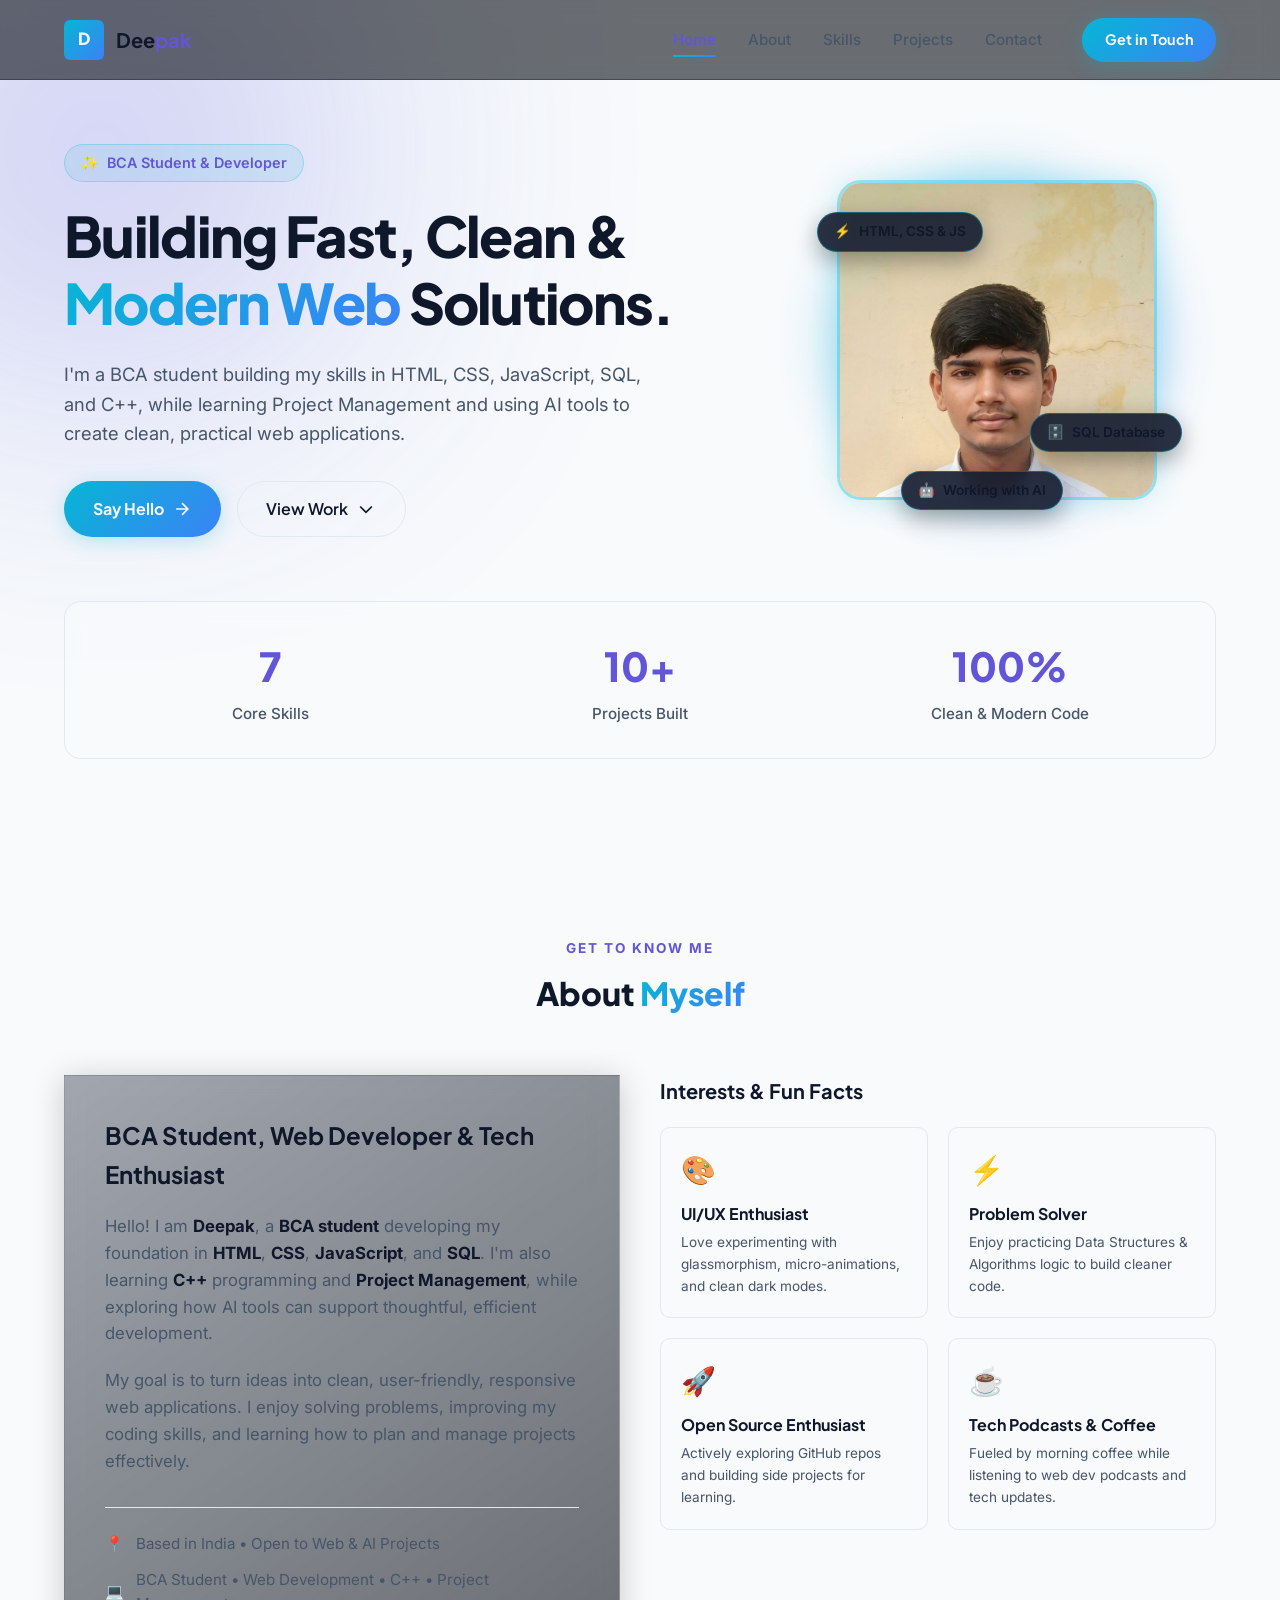
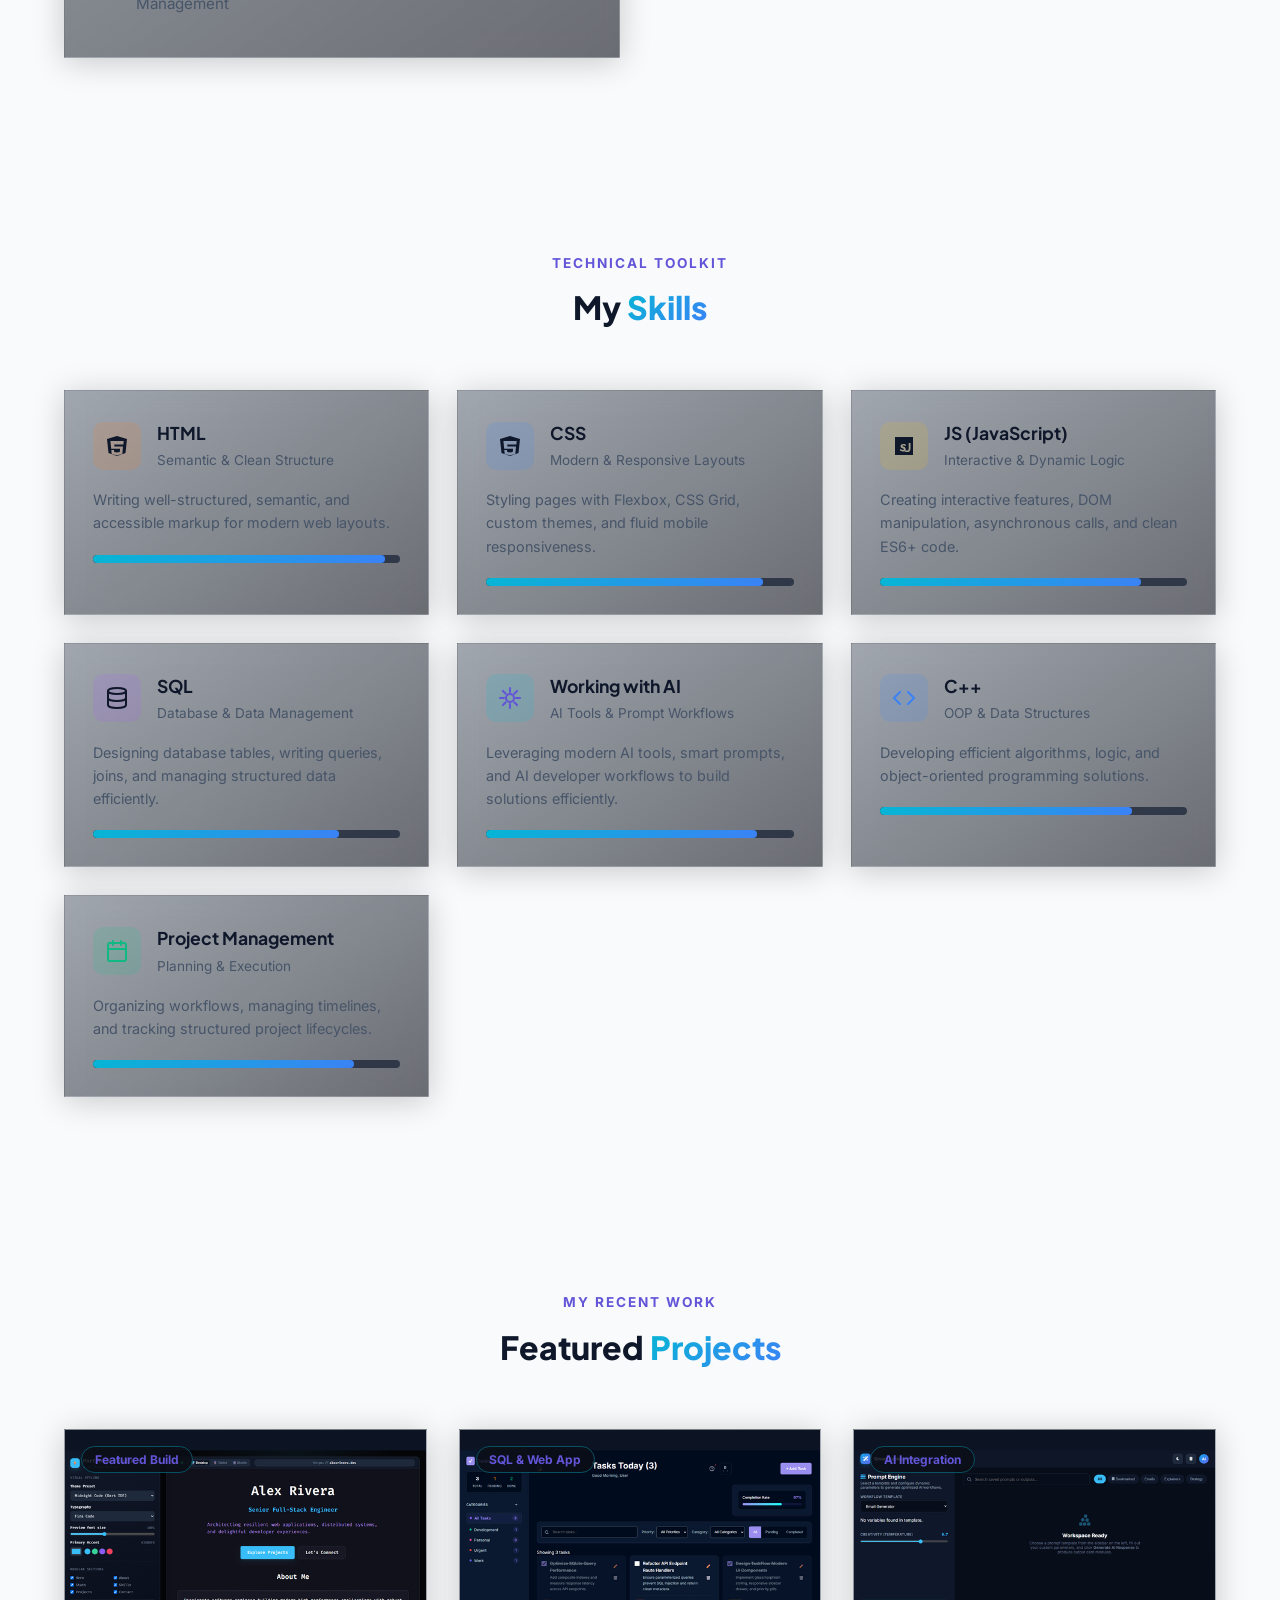
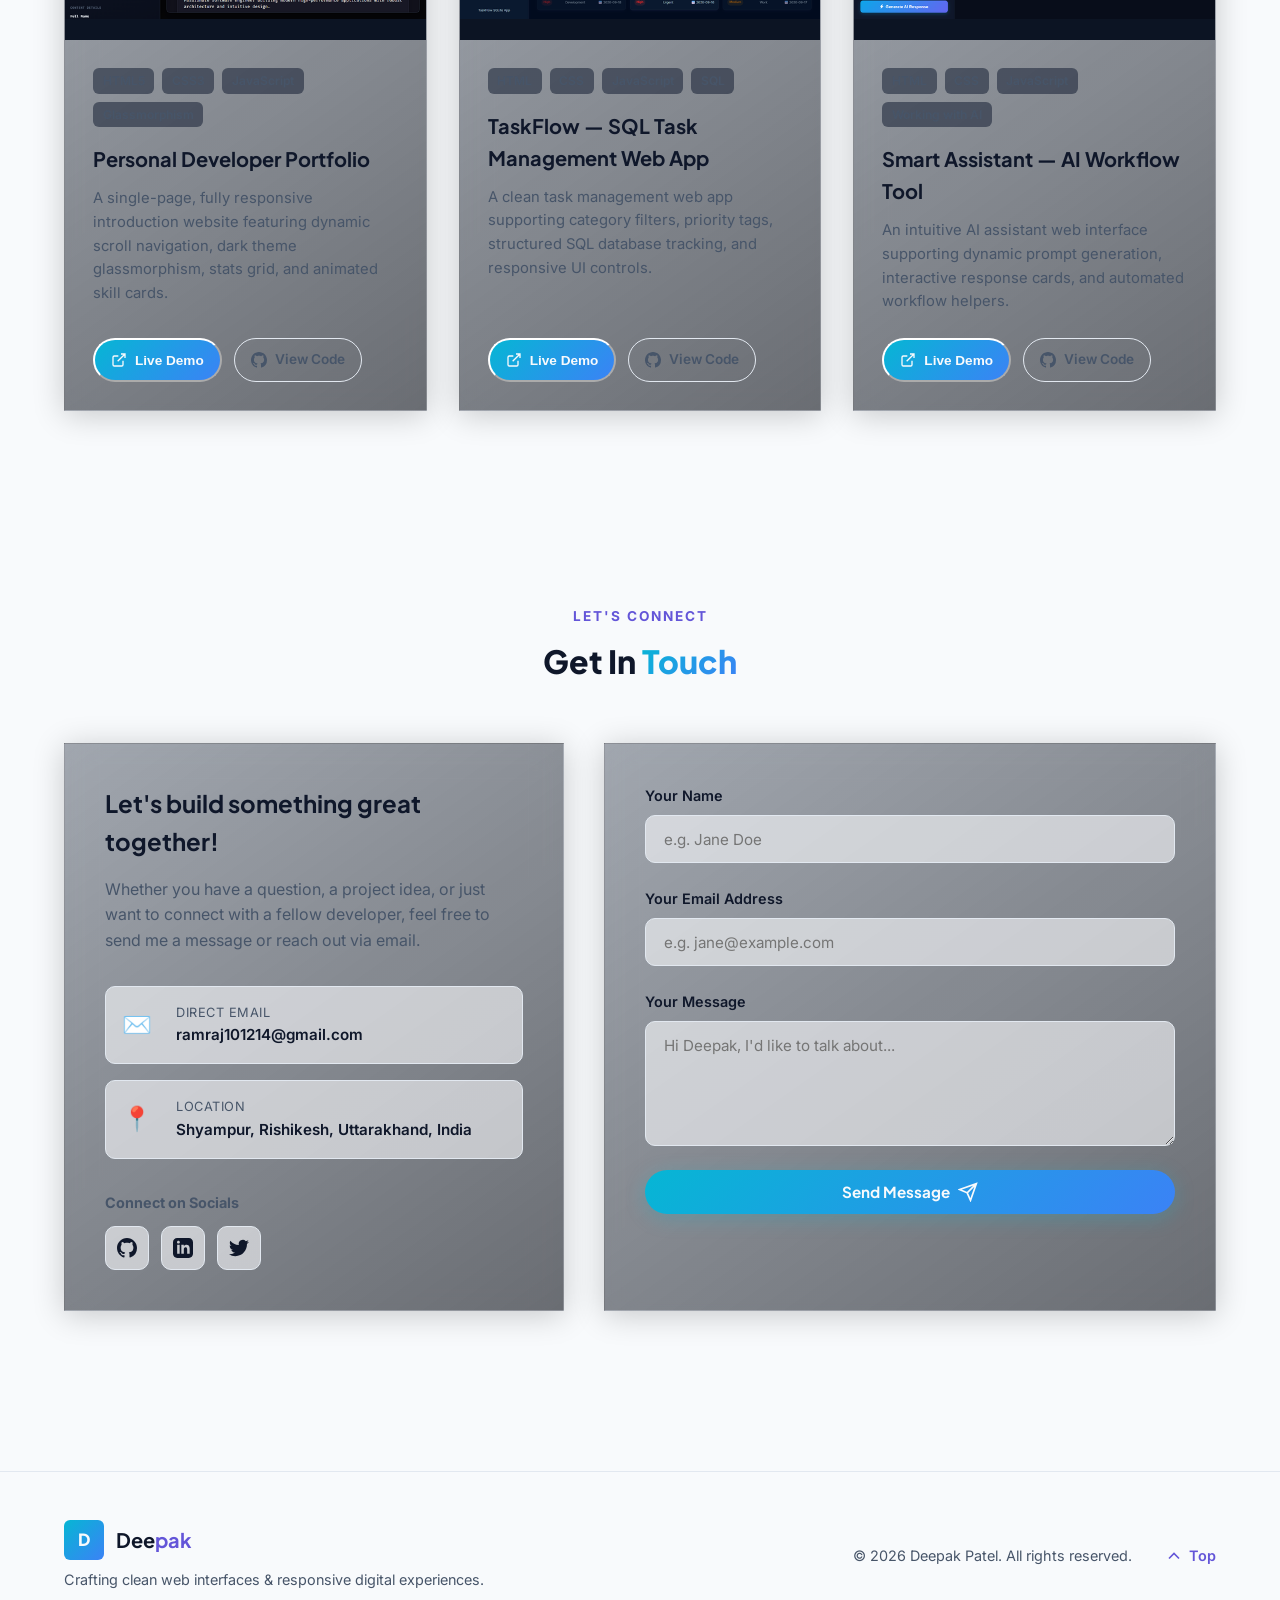
==== index.html @ bf8b73a7 "changes" ====
<!DOCTYPE html>
<html lang="en" data-theme="dark">

<head>
  <meta charset="UTF-8" />
  <meta name="viewport" content="width=device-width, initial-scale=1.0, maximum-scale=5.0" />
  <meta name="theme-color" content="#0b0f17" />
  <meta name="apple-mobile-web-app-capable" content="yes" />
  <meta name="apple-mobile-web-app-status-bar-style" content="black-translucent" />
  <title>Deepak Patel | BCA Student, Web Developer & Tech Enthusiast</title>
  <meta name="description"
    content="Personal portfolio of Deepak Patel, a BCA student and web developer learning HTML, CSS, JavaScript, SQL, C++, and Project Management." />

  <!-- Google Fonts: Plus Jakarta Sans for Headings & Inter for Body -->
  <link rel="preconnect" href="https://fonts.googleapis.com" />
  <link rel="preconnect" href="https://fonts.gstatic.com" crossorigin />
  <link
    href="https://fonts.googleapis.com/css2?family=Inter:wght@300;400;500;600;700&family=Plus+Jakarta+Sans:wght@500;600;700;800&display=swap"
    rel="stylesheet" />

  <!-- Canonical -->
  <link rel="canonical" href="https://ramraj101214-ui.github.io/introduction-website/" />

  <!-- Open Graph -->
  <meta property="og:type" content="website" />
  <meta property="og:title" content="Deepak Patel | BCA Student, Web Developer & Tech Enthusiast" />
  <meta property="og:description"
    content="Personal portfolio of Deepak Patel, a BCA student and web developer learning HTML, CSS, JavaScript, SQL, C++, and Project Management." />
  <meta property="og:image" content="https://ramraj101214-ui.github.io/introduction-website/assets/hero-avatar.png" />
  <meta property="og:url" content="https://ramraj101214-ui.github.io/introduction-website/" />

  <!-- Twitter Card -->
  <meta name="twitter:card" content="summary_large_image" />
  <meta name="twitter:title" content="Deepak Patel | BCA Student, Web Developer & Tech Enthusiast" />
  <meta name="twitter:description"
    content="Personal portfolio of Deepak Patel, a BCA student and web developer learning HTML, CSS, JavaScript, SQL, C++, and Project Management." />
  <meta name="twitter:image" content="https://ramraj101214-ui.github.io/introduction-website/assets/hero-avatar.png" />
  <meta name="twitter:site" content="@Deepak28574734" />
  <meta name="twitter:creator" content="@Deepak28574734" />

  <!-- Structured Data: Person -->
  <script type="application/ld+json">
  {
    "@context": "https://schema.org",
    "@type": "Person",
    "name": "Deepak Patel",
    "jobTitle": "BCA Student & Web Developer",
    "url": "https://ramraj101214-ui.github.io/introduction-website/",
    "sameAs": [
      "https://github.com/ramraj101214-ui",
      "https://www.linkedin.com/in/deepak-patel-a9b504320/",
      "https://x.com/Deepak28574734"
    ],
    "knowsAbout": ["Bachelor of Computer Applications (BCA)", "HTML", "CSS", "JavaScript", "SQL", "C++", "Project Management", "AI-assisted development"]
  }
  </script>

  <!-- Favicon -->
  <link rel="icon" type="image/svg+xml"
    href="data:image/svg+xml,<svg xmlns='http://www.w3.org/2000/svg' viewBox='0 0 100 100'><rect width='100' height='100' rx='20' fill='%2306b6d4'/><text x='50' y='65' font-size='60' font-weight='800' fill='%230b0f17' text-anchor='middle' font-family='sans-serif'>D</text></svg>" />

  <!-- External Stylesheet -->
  <link rel="stylesheet" href="style.css" />
</head>

<body>

  <!-- Background Glowing Orbs -->
  <div class="bg-glow glow-1" aria-hidden="true"></div>
  <div class="bg-glow glow-2" aria-hidden="true"></div>

  <!-- Section 1 — Navigation Bar -->
  <header class="navbar-header" id="navbar">
    <div class="container nav-container">
      <!-- Left: Logo Mark + Name -->
      <a href="#hero" class="nav-logo" aria-label="Deepak Home">
        <span class="logo-badge">D</span>
        <span class="logo-name">Dee<span class="text-accent">pak</span></span>
      </a>

      <!-- Center & Right Nav Links -->
      <nav class="nav-menu" id="navMenu">
        <ul class="nav-list">
          <li class="nav-item"><a href="#hero" class="nav-link active">Home</a></li>
          <li class="nav-item"><a href="#about" class="nav-link">About</a></li>
          <li class="nav-item"><a href="#skills" class="nav-link">Skills</a></li>
          <li class="nav-item"><a href="#projects" class="nav-link">Projects</a></li>
          <li class="nav-item"><a href="#contact" class="nav-link">Contact</a></li>
        </ul>
        <a href="#contact" class="btn btn-primary nav-cta">Get in Touch</a>
      </nav>

      <!-- Mobile Hamburger Button -->
      <button class="hamburger-btn" id="hamburgerBtn" aria-label="Toggle navigation menu" aria-expanded="false"
        aria-controls="navMenu">
        <span class="bar"></span>
        <span class="bar"></span>
        <span class="bar"></span>
      </button>
    </div>
  </header>

  <!-- Navigation Mobile Backdrop Overlay -->
  <div class="nav-overlay" id="navOverlay" aria-hidden="true"></div>

  <main>
    <!-- Section 2 — Hero Section -->
    <section class="hero-section" id="hero">
      <div class="container hero-container">
        <!-- Left Column: Content & CTAs -->
        <div class="hero-content">
          <div class="hero-eyebrow">
            <span class="sparkle-icon">✨</span> BCA Student & Developer
          </div>
          <h1 class="hero-title">
            Building Fast, Clean & <span class="gradient-text">Modern Web</span> Solutions.
          </h1>
          <p class="hero-description">
            I'm a BCA student building my skills in HTML, CSS, JavaScript, SQL, and C++, while learning Project
            Management and using AI tools to create clean, practical web applications.
          </p>
          <div class="hero-actions">
            <a href="#contact" class="btn btn-primary btn-lg">
              Say Hello
              <svg class="btn-icon" width="20" height="20" viewBox="0 0 24 24" fill="none" stroke="currentColor"
                stroke-width="2">
                <path d="M5 12h14M12 5l7 7-7 7" />
              </svg>
            </a>
            <a href="#projects" class="btn btn-outline btn-lg">
              View Work
              <svg class="btn-icon" width="20" height="20" viewBox="0 0 24 24" fill="none" stroke="currentColor"
                stroke-width="2">
                <path d="M19 9l-7 7-7-7" />
              </svg>
            </a>
          </div>
        </div>

        <!-- Right Column: Avatar Photo & Visual Float Cards -->
        <div class="hero-visual">
          <div class="avatar-frame">
            <img src="assets/hero-avatar.png" alt="Deepak Avatar" class="avatar-img" loading="lazy" decoding="async" />
            <div class="avatar-glow"></div>

            <!-- Floating Tech Badges -->
            <div class="float-badge badge-js">
              <span class="badge-icon">⚡</span>
              <span>HTML, CSS & JS</span>
            </div>
            <div class="float-badge badge-css">
              <span class="badge-icon">🗄️</span>
              <span>SQL Database</span>
            </div>
            <div class="float-badge badge-bca">
              <span class="badge-icon">🤖</span>
              <span>Working with AI</span>
            </div>
          </div>
        </div>
      </div>

      <!-- Hero Stats Row (Below Both Columns) -->
      <div class="container">
        <div class="stats-grid">
          <div class="stat-card">
            <div class="stat-number" data-target="7" data-suffix="">0</div>
            <div class="stat-label">Core Skills</div>
          </div>
          <div class="stat-card">
            <div class="stat-number" data-target="10" data-suffix="+">0</div>
            <div class="stat-label">Projects Built</div>
          </div>
          <div class="stat-card">
            <div class="stat-number" data-target="100" data-suffix="%">0</div>
            <div class="stat-label">Clean & Modern Code</div>
          </div>
        </div>
      </div>
    </section>

    <!-- Section 3 — About Section -->
    <section class="about-section section-padding" id="about">
      <div class="container">
        <div class="section-header">
          <span class="section-subtitle">Get to Know Me</span>
          <h2 class="section-title">About <span class="gradient-text">Myself</span></h2>
        </div>

        <div class="about-grid">
          <!-- Left: Main Bio Card -->
          <div class="about-bio-card glass-card">
            <h3 class="about-heading">BCA Student, Web Developer & Tech Enthusiast</h3>
            <p class="about-text">
              Hello! I am <strong>Deepak</strong>, a <strong>BCA student</strong> developing my foundation in
              <strong>HTML</strong>, <strong>CSS</strong>, <strong>JavaScript</strong>, and <strong>SQL</strong>. I'm also
              learning <strong>C++</strong> programming and <strong>Project Management</strong>, while exploring how AI
              tools can support thoughtful, efficient development.
            </p>
            <p class="about-text">
              My goal is to turn ideas into clean, user-friendly, responsive web applications. I enjoy solving problems,
              improving my coding skills, and learning how to plan and manage projects effectively.
            </p>

            <div class="about-meta">
              <div class="meta-item">
                <span class="meta-icon">📍</span>
                <span>Based in India • Open to Web & AI Projects</span>
              </div>
              <div class="meta-item">
                <span class="meta-icon">💻</span>
                <span>BCA Student • Web Development • C++ • Project Management</span>
              </div>
            </div>
          </div>

          <!-- Right: Personality & Fun Facts Grid -->
          <div class="about-facts-container">
            <h3 class="subheading">Interests & Fun Facts</h3>
            <div class="facts-grid">
              <div class="fact-card">
                <div class="fact-icon">🎨</div>
                <div class="fact-title">UI/UX Enthusiast</div>
                <div class="fact-desc">Love experimenting with glassmorphism, micro-animations, and clean dark modes.
                </div>
              </div>
              <div class="fact-card">
                <div class="fact-icon">⚡</div>
                <div class="fact-title">Problem Solver</div>
                <div class="fact-desc">Enjoy practicing Data Structures & Algorithms logic to build cleaner code.</div>
              </div>
              <div class="fact-card">
                <div class="fact-icon">🚀</div>
                <div class="fact-title">Open Source Enthusiast</div>
                <div class="fact-desc">Actively exploring GitHub repos and building side projects for learning.</div>
              </div>
              <div class="fact-card">
                <div class="fact-icon">☕</div>
                <div class="fact-title">Tech Podcasts & Coffee</div>
                <div class="fact-desc">Fueled by morning coffee while listening to web dev podcasts and tech updates.
                </div>
              </div>
            </div>
          </div>
        </div>
      </div>
    </section>

    <!-- Section 4 — Skills Section -->
    <section class="skills-section section-padding" id="skills">
      <div class="container">
        <div class="section-header">
          <span class="section-subtitle">Technical Toolkit</span>
          <h2 class="section-title">My <span class="gradient-text">Skills</span></h2>
        </div>

        <div class="skills-grid">
          <!-- Skill Card 1: HTML -->
          <div class="skill-card glass-card">
            <div class="skill-head">
              <div class="skill-icon-wrapper html-icon">
                <svg width="24" height="24" viewBox="0 0 24 24" fill="currentColor">
                  <path
                    d="M12 2L2 5l1.5 14L12 22l8.5-3L22 5L12 2zm6.7 5l-.3 3.5H9.2l.2 2H18l-.7 7.5L12 21.2l-5.3-1.2-.4-4H9l.2 2 2.8.6 2.8-.6.3-3.3H6.2L5.4 7h13.3z" />
                </svg>
              </div>
              <div class="skill-info">
                <h3 class="skill-name">HTML</h3>
                <span class="skill-level">Semantic & Clean Structure</span>
              </div>
            </div>
            <p class="skill-desc">Writing well-structured, semantic, and accessible markup for modern web layouts.</p>
            <div class="progress-bar-bg">
              <div class="progress-bar-fill" data-progress="95%" style="width: 0%;"></div>
            </div>
          </div>

          <!-- Skill Card 2: CSS -->
          <div class="skill-card glass-card">
            <div class="skill-head">
              <div class="skill-icon-wrapper css-icon">
                <svg width="24" height="24" viewBox="0 0 24 24" fill="currentColor">
                  <path
                    d="M12 2L2 5l1.5 14L12 22l8.5-3L22 5L12 2zm6.7 5l-.3 3.5H9.2l.2 2H18l-.7 7.5L12 21.2l-5.3-1.2-.4-4H9l.2 2 2.8.6 2.8-.6.3-3.3H6.2L5.4 7h13.3z" />
                </svg>
              </div>
              <div class="skill-info">
                <h3 class="skill-name">CSS</h3>
                <span class="skill-level">Modern & Responsive Layouts</span>
              </div>
            </div>
            <p class="skill-desc">Styling pages with Flexbox, CSS Grid, custom themes, and fluid mobile responsiveness.
            </p>
            <div class="progress-bar-bg">
              <div class="progress-bar-fill" data-progress="90%" style="width: 0%;"></div>
            </div>
          </div>

          <!-- Skill Card 3: JS -->
          <div class="skill-card glass-card">
            <div class="skill-head">
              <div class="skill-icon-wrapper js-icon">
                <svg width="24" height="24" viewBox="0 0 24 24" fill="currentColor">
                  <path
                    d="M3 3h18v18H3V3zm10.5 11.5c0-.8-.5-1.3-1.6-1.7l-.6-.2c-.6-.2-.8-.4-.8-.7 0-.4.3-.6.9-.6.7 0 1.2.3 1.5.8l1.3-.9c-.5-.8-1.4-1.3-2.8-1.3-1.7 0-2.8.9-2.8 2.3 0 1.1.7 1.7 1.8 2.1l.6.2c.7.2.9.5.9.8 0 .5-.5.7-1.1.7-.9 0-1.5-.4-1.9-1.1l-1.3.9c.6 1.1 1.7 1.7 3.2 1.7 1.9 0 3-1 3-2.6zm5 0V9h-1.8v5.6c0 1.4-.7 2-1.9 2-.5 0-1.1-.2-1.4-.5l-.6 1.3c.6.5 1.4.7 2.3.7 2.2 0 3.4-1.1 3.4-3.6z" />
                </svg>
              </div>
              <div class="skill-info">
                <h3 class="skill-name">JS (JavaScript)</h3>
                <span class="skill-level">Interactive & Dynamic Logic</span>
              </div>
            </div>
            <p class="skill-desc">Creating interactive features, DOM manipulation, asynchronous calls, and clean ES6+
              code.</p>
            <div class="progress-bar-bg">
              <div class="progress-bar-fill" data-progress="85%" style="width: 0%;"></div>
            </div>
          </div>

          <!-- Skill Card 4: SQL -->
          <div class="skill-card glass-card">
            <div class="skill-head">
              <div class="skill-icon-wrapper sql-icon">
                <svg width="24" height="24" viewBox="0 0 24 24" fill="none" stroke="currentColor" stroke-width="2"
                  stroke-linecap="round" stroke-linejoin="round">
                  <ellipse cx="12" cy="5" rx="9" ry="3"></ellipse>
                  <path d="M21 12c0 1.66-4 3-9 3s-9-1.34-9-3"></path>
                  <path d="M3 5v14c0 1.66 4 3 9 3s9-1.34 9-3V5"></path>
                </svg>
              </div>
              <div class="skill-info">
                <h3 class="skill-name">SQL</h3>
                <span class="skill-level">Database & Data Management</span>
              </div>
            </div>
            <p class="skill-desc">Designing database tables, writing queries, joins, and managing structured data
              efficiently.</p>
            <div class="progress-bar-bg">
              <div class="progress-bar-fill" data-progress="80%" style="width: 0%;"></div>
            </div>
          </div>

          <!-- Skill Card 5: Working with AI -->
          <div class="skill-card glass-card">
            <div class="skill-head">
              <div class="skill-icon-wrapper ai-icon" aria-hidden="true">
                <svg width="24" height="24" viewBox="0 0 24 24" fill="none" stroke="currentColor" stroke-width="2"
                  stroke-linecap="round" stroke-linejoin="round">
                  <path d="M12 2v4M12 18v4M4.93 4.93l2.83 2.83M16.24 16.24l2.83 2.83M2 12h4M18 12h4M4.93 19.07l2.83-2.83M16.24 7.76l2.83-2.83"></path>
                  <circle cx="12" cy="12" r="4"></circle>
                </svg>
              </div>
              <div class="skill-info">
                <h3 class="skill-name">Working with AI</h3>
                <span class="skill-level">AI Tools &amp; Prompt Workflows</span>
              </div>
            </div>
            <p class="skill-desc">Leveraging modern AI tools, smart prompts, and AI developer workflows to build solutions efficiently.</p>
            <div class="progress-bar-bg" role="progressbar" aria-label="Working with AI skill level" aria-valuemin="0" aria-valuemax="100" aria-valuenow="88">
              <div class="progress-bar-fill" data-progress="88%" style="width: 0%;"></div>
            </div>
          </div>

          <!-- Skill Card 6: C++ -->
          <div class="skill-card glass-card">
            <div class="skill-head">
              <div class="skill-icon-wrapper cpp-icon" aria-hidden="true">
                <svg width="24" height="24" viewBox="0 0 24 24" fill="none" stroke="currentColor" stroke-width="2" stroke-linecap="round" stroke-linejoin="round">
                  <polyline points="16 18 22 12 16 6"></polyline>
                  <polyline points="8 6 2 12 8 18"></polyline>
                </svg>
              </div>
              <div class="skill-info">
                <h3 class="skill-name">C++</h3>
                <span class="skill-level">OOP &amp; Data Structures</span>
              </div>
            </div>
            <p class="skill-desc">Developing efficient algorithms, logic, and object-oriented programming solutions.</p>
            <div class="progress-bar-bg" role="progressbar" aria-label="C++ skill level" aria-valuemin="0" aria-valuemax="100" aria-valuenow="82">
              <div class="progress-bar-fill" data-progress="82%" style="width: 0%;"></div>
            </div>
          </div>

          <!-- Skill Card 7: Project Management -->
          <div class="skill-card glass-card">
            <div class="skill-head">
              <div class="skill-icon-wrapper pm-icon" aria-hidden="true">
                <svg width="24" height="24" viewBox="0 0 24 24" fill="none" stroke="currentColor" stroke-width="2" stroke-linecap="round" stroke-linejoin="round">
                  <rect x="3" y="4" width="18" height="18" rx="2" ry="2"></rect>
                  <line x1="16" y1="2" x2="16" y2="6"></line>
                  <line x1="8" y1="2" x2="8" y2="6"></line>
                  <line x1="3" y1="10" x2="21" y2="10"></line>
                </svg>
              </div>
              <div class="skill-info">
                <h3 class="skill-name">Project Management</h3>
                <span class="skill-level">Planning &amp; Execution</span>
              </div>
            </div>
            <p class="skill-desc">Organizing workflows, managing timelines, and tracking structured project lifecycles.</p>
            <div class="progress-bar-bg" role="progressbar" aria-label="Project Management skill level" aria-valuemin="0" aria-valuemax="100" aria-valuenow="85">
              <div class="progress-bar-fill" data-progress="85%" style="width: 0%;"></div>
            </div>
          </div>
        </div>
      </div>
    </section>

    <!-- Section 5 — Projects Section -->
    <section class="projects-section section-padding" id="projects">
      <div class="container">
        <div class="section-header">
          <span class="section-subtitle">My Recent Work</span>
          <h2 class="section-title">Featured <span class="gradient-text">Projects</span></h2>
        </div>

        <div class="projects-grid">
          <!-- Project Card 1: Personal Portfolio Website -->
          <article class="project-card glass-card">
            <div class="project-img-wrapper">
              <img src="assets/Personal Developer Portfolio.png" alt=" Portfolio Website" class="project-img" loading="lazy" decoding="async" />
              <div class="project-overlay">
                <span class="overlay-tag">Featured Build</span>
              </div>
            </div>
            <div class="project-content">
              <div class="project-tags">
                <span class="tech-tag">HTML5</span>
                <span class="tech-tag">CSS3</span>
                <span class="tech-tag">JavaScript</span>
                <span class="tech-tag">Glassmorphism</span>
              </div>
              <h3 class="project-title">Personal Developer Portfolio</h3>
              <p class="project-description">
                A single-page, fully responsive introduction website featuring dynamic scroll navigation, dark theme
                glassmorphism, stats grid, and animated skill cards.
              </p>
              <div class="project-links">
                <button type="button" class="project-btn primary-project-btn demo-btn" data-demo="portfolio">
                  <svg width="16" height="16" viewBox="0 0 24 24" fill="none" stroke="currentColor" stroke-width="2">
                    <path d="M18 13v6a2 2 0 01-2 2H5a2 2 0 01-2-2V8a2 2 0 012-2h6M15 3h6v6M10 14L21 3" />
                  </svg>
                  Live Demo
                </button>
                <a href="https://github.com/ramraj101214-ui" target="_blank" rel="noopener noreferrer"
                  class="project-btn outline-project-btn" aria-label="View Portfolio code on GitHub">
                  <svg width="16" height="16" viewBox="0 0 24 24" fill="currentColor">
                    <path
                      d="M12 0C5.37 0 0 5.37 0 12c0 5.31 3.435 9.795 8.205 11.385.6.105.825-.255.825-.57 0-.285-.015-1.23-.015-2.235-3.015.555-3.795-.735-4.035-1.41-.135-.345-.72-1.41-1.23-1.695-.42-.225-1.02-.78-.015-.795.945-.015 1.62.87 1.845 1.23 1.08 1.815 2.805 1.305 3.495.99.105-.78.42-1.305.765-1.605-2.67-.3-5.46-1.335-5.46-5.925 0-1.305.465-2.385 1.23-3.225-.12-.3-.54-1.53.12-3.18 0 0 1.005-.315 3.3 1.23.96-.27 1.98-.405 3-.405s2.04.135 3 .405c2.295-1.56 3.3-1.23 3.3-1.23.66 1.65.24 2.88.12 3.18.765.84 1.23 1.905 1.23 3.225 0 4.605-2.805 5.625-5.475 5.925.435.375.81 1.095.81 2.22 0 1.605-.015 2.895-.015 3.3 0 .315.225.69.825.57A12.02 12.02 0 0024 12c0-6.63-5.37-12-12-12z" />
                  </svg>
                  View Code
                </a>
              </div>
            </div>
          </article>

          <!-- Project Card 2: Smart Task & SQL Manager -->
          <article class="project-card glass-card">
            <div class="project-img-wrapper">
              <img src="assets/TaskFlow — SQL Task Management Web App.png" alt=" Task Manager " class="project-img" loading="lazy" decoding="async" />
              <div class="project-overlay">
                <span class="overlay-tag">SQL & Web App</span>
              </div>
            </div>
            <div class="project-content">
              <div class="project-tags">
                <span class="tech-tag">HTML</span>
                <span class="tech-tag">CSS</span>
                <span class="tech-tag">JavaScript</span>
                <span class="tech-tag">SQL</span>
              </div>
              <h3 class="project-title">TaskFlow — SQL Task Management Web App</h3>
              <p class="project-description">
                A clean task management web app supporting category filters, priority tags, structured SQL database
                tracking, and responsive UI controls.
              </p>
              <div class="project-links">
                <button type="button" class="project-btn primary-project-btn demo-btn" data-demo="taskflow">
                  <svg width="16" height="16" viewBox="0 0 24 24" fill="none" stroke="currentColor" stroke-width="2">
                    <path d="M18 13v6a2 2 0 01-2 2H5a2 2 0 01-2-2V8a2 2 0 012-2h6M15 3h6v6M10 14L21 3" />
                  </svg>
                  Live Demo
                </button>
                <a href="https://github.com/ramraj101214-ui" target="_blank" rel="noopener noreferrer"
                  class="project-btn outline-project-btn" aria-label="View TaskFlow code on GitHub">
                  <svg width="16" height="16" viewBox="0 0 24 24" fill="currentColor">
                    <path
                      d="M12 0C5.37 0 0 5.37 0 12c0 5.31 3.435 9.795 8.205 11.385.6.105.825-.255.825-.57 0-.285-.015-1.23-.015-2.235-3.015.555-3.795-.735-4.035-1.41-.135-.345-.72-1.41-1.23-1.695-.42-.225-1.02-.78-.015-.795.945-.015 1.62.87 1.845 1.23 1.08 1.815 2.805 1.305 3.495.99.105-.78.42-1.305.765-1.605-2.67-.3-5.46-1.335-5.46-5.925 0-1.305.465-2.385 1.23-3.225-.12-.3-.54-1.53.12-3.18 0 0 1.005-.315 3.3 1.23.96-.27 1.98-.405 3-.405s2.04.135 3 .405c2.295-1.56 3.3-1.23 3.3-1.23.66 1.65.24 2.88.12 3.18.765.84 1.23 1.905 1.23 3.225 0 4.605-2.805 5.625-5.475 5.925.435.375.81 1.095.81 2.22 0 1.605-.015 2.895-.015 3.3 0 .315.225.69.825.57A12.02 12.02 0 0024 12c0-6.63-5.37-12-12-12z" />
                  </svg>
                  View Code
                </a>
              </div>
            </div>
          </article>

          <!-- Project Card 3: AI-Powered Smart Assistant -->
          <article class="project-card glass-card">
            <div class="project-img-wrapper">
              <img src="assets/Smart Assistant — AI Workflow Tool.png" alt="AI Smart Assistant " class="project-img" loading="lazy" decoding="async" />
              <div class="project-overlay">
                <span class="overlay-tag">AI Integration</span>
              </div>
            </div>
            <div class="project-content">
              <div class="project-tags">
                <span class="tech-tag">HTML</span>
                <span class="tech-tag">CSS</span>
                <span class="tech-tag">JavaScript</span>
                <span class="tech-tag">Working with AI</span>
              </div>
              <h3 class="project-title">Smart Assistant — AI Workflow Tool</h3>
              <p class="project-description">
                An intuitive AI assistant web interface supporting dynamic prompt generation, interactive response
                cards, and automated workflow helpers.
              </p>
              <div class="project-links">
                <button type="button" class="project-btn primary-project-btn demo-btn" data-demo="assistant">
                  <svg width="16" height="16" viewBox="0 0 24 24" fill="none" stroke="currentColor" stroke-width="2">
                    <path d="M18 13v6a2 2 0 01-2 2H5a2 2 0 01-2-2V8a2 2 0 012-2h6M15 3h6v6M10 14L21 3" />
                  </svg>
                  Live Demo
                </button>
                <a href="https://github.com/ramraj101214-ui" target="_blank" rel="noopener noreferrer"
                  class="project-btn outline-project-btn" aria-label="View Smart Assistant code on GitHub">
                  <svg width="16" height="16" viewBox="0 0 24 24" fill="currentColor">
                    <path
                      d="M12 0C5.37 0 0 5.37 0 12c0 5.31 3.435 9.795 8.205 11.385.6.105.825-.255.825-.57 0-.285-.015-1.23-.015-2.235-3.015.555-3.795-.735-4.035-1.41-.135-.345-.72-1.41-1.23-1.695-.42-.225-1.02-.78-.015-.795.945-.015 1.62.87 1.845 1.23 1.08 1.815 2.805 1.305 3.495.99.105-.78.42-1.305.765-1.605-2.67-.3-5.46-1.335-5.46-5.925 0-1.305.465-2.385 1.23-3.225-.12-.3-.54-1.53.12-3.18 0 0 1.005-.315 3.3 1.23.96-.27 1.98-.405 3-.405s2.04.135 3 .405c2.295-1.56 3.3-1.23 3.3-1.23.66 1.65.24 2.88.12 3.18.765.84 1.23 1.905 1.23 3.225 0 4.605-2.805 5.625-5.475 5.925.435.375.81 1.095.81 2.22 0 1.605-.015 2.895-.015 3.3 0 .315.225.69.825.57A12.02 12.02 0 0024 12c0-6.63-5.37-12-12-12z" />
                  </svg>
                  View Code
                </a>
              </div>
            </div>
          </article>
        </div>
      </div>
    </section>

    <!-- Section 6 — Contact Section -->
    <section class="contact-section section-padding" id="contact">
      <div class="container">
        <div class="section-header">
          <span class="section-subtitle">Let's Connect</span>
          <h2 class="section-title">Get In <span class="gradient-text">Touch</span></h2>
        </div>

        <div class="contact-grid">
          <!-- Left: Contact Details & Social Links -->
          <div class="contact-info glass-card">
            <h3 class="contact-heading">Let's build something great together!</h3>
            <p class="contact-text">
              Whether you have a question, a project idea, or just want to connect with a fellow developer, feel free to
              send me a message or reach out via email.
            </p>

            <div class="contact-methods">
              <a href="mailto:ramraj101214@gmail.com" class="contact-method-card">
                <div class="method-icon">✉️</div>
                <div class="method-details">
                  <span class="method-label">Direct Email</span>
                  <span class="method-value">ramraj101214@gmail.com</span>
                </div>
              </a>

              <div class="contact-method-card">
                <div class="method-icon">📍</div>
                <div class="method-details">
                  <span class="method-label">Location</span>
                  <span class="method-value">Shyampur, Rishikesh, Uttarakhand, India</span>
                </div>
              </div>
            </div>

            <!-- Social Links -->
            <div class="social-block">
              <h4 class="social-title">Connect on Socials</h4>
              <div class="social-links">
                <a href="https://github.com/ramraj101214-ui" target="_blank" rel="noopener noreferrer" class="social-btn"
                  aria-label="GitHub Profile">
                  <svg width="20" height="20" viewBox="0 0 24 24" fill="currentColor">
                    <path
                      d="M12 0C5.37 0 0 5.37 0 12c0 5.31 3.435 9.795 8.205 11.385.6.105.825-.255.825-.57 0-.285-.015-1.23-.015-2.235-3.015.555-3.795-.735-4.035-1.41-.135-.345-.72-1.41-1.23-1.695-.42-.225-1.02-.78-.015-.795.945-.015 1.62.87 1.845 1.23 1.08 1.815 2.805 1.305 3.495.99.105-.78.42-1.305.765-1.605-2.67-.3-5.46-1.335-5.46-5.925 0-1.305.465-2.385 1.23-3.225-.12-.3-.54-1.53.12-3.18 0 0 1.005-.315 3.3 1.23.96-.27 1.98-.405 3-.405s2.04.135 3 .405c2.295-1.56 3.3-1.23 3.3-1.23.66 1.65.24 2.88.12 3.18.765.84 1.23 1.905 1.23 3.225 0 4.605-2.805 5.625-5.475 5.925.435.375.81 1.095.81 2.22 0 1.605-.015 2.895-.015 3.3 0 .315.225.69.825.57A12.02 12.02 0 0024 12c0-6.63-5.37-12-12-12z" />
                  </svg>
                </a>
                <a href="https://www.linkedin.com/in/deepak-patel-a9b504320/" target="_blank" rel="noopener noreferrer" class="social-btn"
                  aria-label="LinkedIn Profile">
                  <svg width="20" height="20" viewBox="0 0 24 24" fill="currentColor">
                    <path
                      d="M19 0h-14c-2.761 0-5 2.239-5 5v14c0 2.761 2.239 5 5 5h14c2.762 0 5-2.239 5-5v-14c0-2.761-2.238-5-5-5zm-11 19h-3v-11h3v11zm-1.5-12.268c-.966 0-1.75-.79-1.75-1.764s.784-1.764 1.75-1.764 1.75.79 1.75 1.764-.783 1.764-1.75 1.764zm13.5 12.268h-3v-5.604c0-3.368-4-3.113-4 0v5.604h-3v-11h3v1.765c1.396-2.586 7-2.777 7 2.476v6.759z" />
                  </svg>
                </a>
                <a href="https://x.com/Deepak28574734" target="_blank" rel="noopener noreferrer" class="social-btn"
                  aria-label="Twitter Profile">
                  <svg width="20" height="20" viewBox="0 0 24 24" fill="currentColor">
                    <path
                      d="M23.953 4.57a10 10 0 01-2.825.775 4.958 4.958 0 002.163-2.723c-.951.555-2.005.959-3.127 1.184a4.92 4.92 0 00-8.384 4.482C7.69 8.095 4.067 6.13 1.64 3.162a4.822 4.822 0 00-.666 2.475c0 1.71.87 3.213 2.188 4.096a4.904 4.904 0 01-2.228-.616v.06a4.923 4.923 0 003.946 4.827 4.996 4.996 0 01-2.212.085 4.936 4.936 0 004.604 3.417 9.867 9.867 0 01-6.102 2.105c-.39 0-.779-.023-1.17-.067a13.995 13.995 0 007.557 2.209c9.053 0 13.998-7.496 13.998-13.985 0-.21 0-.42-.015-.63A9.936 9.936 0 0024 4.59z" />
                  </svg>
                </a>
              </div>
            </div>
          </div>

          <!-- Right: Interactive Validated Contact Form -->
          <div class="contact-form-container glass-card">
            <form id="contactForm" class="contact-form" novalidate>
              <div class="form-group">
                <label for="name" class="form-label">Your Name</label>
                <input type="text" id="name" name="name" class="form-input" placeholder="e.g. Jane Doe" required
                  aria-describedby="nameError" aria-invalid="false" />
                <span class="error-message" id="nameError" role="alert">Please enter your name.</span>
              </div>

              <div class="form-group">
                <label for="email" class="form-label">Your Email Address</label>
                <input type="email" id="email" name="email" class="form-input" placeholder="e.g. jane@example.com"
                  required aria-describedby="emailError" aria-invalid="false" />
                <span class="error-message" id="emailError" role="alert">Please enter a valid email address.</span>
              </div>

              <div class="form-group">
                <label for="message" class="form-label">Your Message</label>
                <textarea id="message" name="message" class="form-textarea" rows="5"
                  placeholder="Hi Deepak, I'd like to talk about..." required aria-describedby="messageError"
                  aria-invalid="false"></textarea>
                <span class="error-message" id="messageError" role="alert">Please enter your message (at least 10
                  characters).</span>
              </div>

              <button type="submit" class="btn btn-primary btn-block" id="submitBtn">
                <span>Send Message</span>
                <svg class="btn-icon" width="20" height="20" viewBox="0 0 24 24" fill="none" stroke="currentColor"
                  stroke-width="2">
                  <path d="M22 2L11 13M22 2l-7 20-4-9-9-4 20-7z" />
                </svg>
              </button>

              <!-- Dynamic Success Alert Toast -->
              <div id="formSuccessToast" class="form-toast success-toast" hidden role="status">
                <span class="toast-icon">✅</span>
                <span>Thank you! Your message has been sent successfully. I'll get back to you soon.</span>
              </div>
            </form>
          </div>
        </div>
      </div>
    </section>
  </main>

  <!-- Footer -->
  <footer class="footer">
    <div class="container footer-container">
      <div class="footer-left">
        <a href="#hero" class="nav-logo footer-logo">
          <span class="logo-badge">D</span>
          <span class="logo-name">Dee<span class="text-accent">pak</span></span>
        </a>
        <p class="footer-tagline">Crafting clean web interfaces & responsive digital experiences.</p>
      </div>

      <div class="footer-right">
        <p class="copyright">&copy; <span id="currentYear"></span> Deepak Patel. All rights reserved.</p>
        <a href="#hero" class="back-to-top" id="backToTopBtn" aria-label="Back to top">
          <svg width="20" height="20" viewBox="0 0 24 24" fill="none" stroke="currentColor" stroke-width="2">
            <path d="M18 15l-6-6-6 6" />
          </svg>
          Top
        </a>
      </div>
    </div>
  </footer>

  <!-- Interactive Project Demo Modal -->
  <dialog id="projectDemoModal" class="demo-modal" aria-modal="true" aria-labelledby="modalTitle" aria-describedby="modalBody">
    <div class="modal-card glass-card">
      <div class="modal-header">
        <div class="modal-title-group">
          <span class="modal-badge" id="modalBadge">Interactive Preview</span>
          <h3 class="modal-title" id="modalTitle">Project Demo</h3>
        </div>
        <button type="button" class="modal-close-btn" id="modalCloseBtn" aria-label="Close demo modal">&times;</button>
      </div>
      <div class="modal-body" id="modalBody">
        <!-- Dynamic interactive content rendered by script.js -->
      </div>

      <!-- General Notice Toast (e.g. "copied to clipboard") — lives inside the
           dialog itself, since anything outside an open <dialog> renders
           behind its top-layer backdrop and would never actually be seen. -->
      <div id="globalToast" class="form-toast notice-toast modal-toast" hidden role="status">
        <span class="toast-icon">ℹ️</span>
        <span id="globalToastMsg">Notice message</span>
      </div>
    </div>
  </dialog>

  <!-- External JavaScript -->
  <script defer src="script.js"></script>
</body>

</html>
---- style.css ----
/* ==========================================================================
   Modern Developer Portfolio Design System & Stylesheet
   Guideline Compliance: WCAG 2.1 AA Accessibility
   Color Palette: Deep Slate, Electric Cyan, Glass Navy (Light + Dark modes)
   Typography: Plus Jakarta Sans (Headings, fluid) + Inter (Body, 1.6 line-height)
   Spacing Scale: 4px base (xs, sm, md, lg, xl, 2xl)
   Focus States: 2px outline with 2px offset on all interactive elements
   ========================================================================== */

/* --------------------------------------------------------------------------
   1. CSS Custom Properties / Design Tokens (Semantic - no raw hex in components)
     Supports light mode, dark mode, and auto-detection via prefers-color-scheme
   -------------------------------------------------------------------------- */

/* Light Mode (explicit data-theme="light") */
html[data-theme="light"] {
  --color-bg-base: #f8fafc;
  --color-surface-card: #ffffff;
  --color-text-primary: #0f172a;
  --color-text-secondary: #475569;
  --color-brand-primary: #6355d8;
  --color-brand-secondary: #0e7490;
  --color-border-subtle: #e2e8f0;
  --color-border-input: #64748b;
  --color-focus-ring: #6355d8;
  --color-bg-card: rgba(248, 250, 252, 0.6);
  --color-bg-card-hover: rgba(226, 232, 240, 0.9);
}

/* Dark Mode (explicit data-theme="dark" or auto via prefers-color-scheme) */
html[data-theme="dark"],
html {
  --color-bg-base: #010b1e;
  --color-surface-card: #0a192f;
  --color-text-primary: #ffffff;
  --color-text-secondary: #b4c6d1;
  --color-brand-primary: #9a8ef0;
  --color-brand-secondary: #1efcf8;
  --color-border-subtle: #1e293b;
  --color-border-input: #64748b;
  --color-focus-ring: #9a8ef0;
  --color-bg-card: rgba(10, 25, 47, 0.6);
  --color-bg-card-hover: rgba(15, 23, 42, 0.9);
}

/* Detect system preference */
@media (prefers-color-scheme: light) {
  html:not([data-theme]) {
    --color-bg-base: #f8fafc;
    --color-surface-card: #ffffff;
    --color-text-primary: #0f172a;
    --color-text-secondary: #475569;
    --color-brand-primary: #6355d8;
    --color-brand-secondary: #0e7490;
    --color-border-subtle: #e2e8f0;
    --color-border-input: #64748b;
    --color-focus-ring: #6355d8;
    --color-bg-card: rgba(248, 250, 252, 0.6);
    --color-bg-card-hover: rgba(226, 232, 240, 0.9);
  }
}

:root {
  /* Semantic color tokens (reference primitives above) */
  --bg-base: var(--color-bg-base);
  --bg-card: var(--color-bg-card);
  --bg-card-hover: var(--color-bg-card-hover);
  --bg-nav: rgba(11, 15, 23, 0.85);

  --brand-primary: var(--color-brand-primary);
  --brand-secondary: var(--color-brand-secondary);
  --accent-primary: var(--brand-primary);
  --accent-hover: var(--color-brand-secondary);
  --accent-glow: rgba(6, 182, 212, 0.25);
  --accent-gradient: linear-gradient(135deg, #06b6d4 0%, #3b82f6 100%);
  --accent-dark: #0891b2;

  --text-primary: var(--color-text-primary);
  --text-secondary: var(--color-text-secondary);
  --text-muted: var(--color-text-secondary);
  --text-main: var(--color-text-primary);
  --text-dark: var(--color-text-secondary);

  --border-input: var(--color-border-input);
  --border-subtle: var(--color-border-subtle);
  --border-color: var(--color-border-subtle);
  --border-highlight: rgba(6, 182, 212, 0.4);
  --focus-ring: var(--color-focus-ring);

  /* Typography (Semantic sizing) */
  --font-heading: 'Plus Jakarta Sans', -apple-system, BlinkMacSystemFont, sans-serif;
  --font-body: 'Inter', -apple-system, BlinkMacSystemFont, sans-serif;
  --font-size-h1: clamp(2rem, 4vw + 1rem, 3.5rem);
  --font-size-h2: clamp(1.25rem, 2vw + 1rem, 2rem);
  --font-size-body: 1rem;
  --font-size-sm: 0.875rem;
  --line-height-tight: 1.2;
  --line-height-normal: 1.6;

  /* Layout & Spacing (4px base scale) */
  --container-max-width: 1200px;
  --nav-height: 80px;
  
  /* Spacing scale: xs (4px), sm (8px), md (16px), lg (24px), xl (32px), 2xl (48px) */
  --space-xs: 4px;
  --space-sm: 8px;
  --space-md: 16px;
  --space-lg: 24px;
  --space-xl: 32px;
  --space-2xl: 48px;

  /* Border radius scale: sm (6px), md (10px), lg (16px) */
  --radius-sm: 6px;
  --radius-md: 10px;
  --radius-lg: 16px;
  --radius-full: 9999px;

  /* Button height (WCAG 2.5.5 minimum 44px) */
  --btn-min-height: 44px;

  /* Shadows & Effects */
  --shadow-sm: 0 4px 12px rgba(0, 0, 0, 0.2);
  --shadow-md: 0 8px 24px rgba(0, 0, 0, 0.35);
  --shadow-glow: 0 0 30px rgba(6, 182, 212, 0.2);
  --transition-fast: 0.2s ease;
  --transition-normal: 0.3s cubic-bezier(0.4, 0, 0.2, 1);
}

/* --------------------------------------------------------------------------
   2. Reset & General Styles
   -------------------------------------------------------------------------- */
*,
*::before,
*::after {
  box-sizing: border-box;
  margin: 0;
  padding: 0;
}

/* Respect user's motion preference */
@media (prefers-reduced-motion: reduce) {
  html {
    scroll-behavior: auto;
  }
  *, *::before, *::after {
    animation-duration: 0.01ms !important;
    animation-iteration-count: 1 !important;
    transition-duration: 0.01ms !important;
  }
}

html {
  scroll-behavior: smooth;
  font-size: 16px;
  color-scheme: dark;
  max-width: 100vw;
  overflow-x: hidden;
}

body {
  font-family: var(--font-body);
  background-color: var(--bg-base);
  color: var(--text-main);
  line-height: 1.6;
  overflow-x: hidden;
  max-width: 100vw;
  position: relative;
  min-height: 100vh;
}

/* Background Ambient Glows */
.bg-glow {
  position: absolute;
  border-radius: 50%;
  filter: blur(140px);
  pointer-events: none;
  z-index: -1;
  opacity: 0.45;
}

.glow-1 {
  width: 500px;
  height: 500px;
  background: radial-gradient(circle, var(--accent-primary) 0%, rgba(59, 130, 246, 0.3) 100%);
  top: -100px;
  left: -150px;
}

.glow-2 {
  width: 450px;
  height: 450px;
  background: radial-gradient(circle, var(--color-purple-500) 0%, rgba(6, 182, 212, 0.2) 100%);
  top: 40%;
  right: -150px;
}

/* Container Utility */
.container {
  width: 100%;
  max-width: var(--container-max-width);
  margin: 0 auto;
  padding: 0 1.5rem;
}

/* Section Padding & Anchors */
section[id] {
  scroll-margin-top: calc(var(--nav-height) + 1rem);
}

.section-padding {
  padding: 6rem 0;
}

/* Section Header Typography */
.section-header {
  text-align: center;
  margin-bottom: 3.5rem;
}

.section-subtitle {
  text-transform: uppercase;
  font-size: 0.85rem;
  font-weight: 700;
  letter-spacing: 2px;
  color: var(--accent-primary);
  display: inline-block;
  margin-bottom: 0.5rem;
}

.section-title {
  font-family: var(--font-heading);
  font-size: var(--font-size-h2);
  font-weight: 800;
  color: var(--text-main);
}

.gradient-text {
  background: var(--accent-gradient);
  background-clip: text;
  -webkit-background-clip: text;
  -webkit-text-fill-color: transparent;
}

.text-accent {
  color: var(--accent-primary);
}

/* Glassmorphism Card Base */
.glass-card {
  background: linear-gradient(145deg, rgba(30, 41, 59, 0.4), rgba(11, 15, 23, 0.6));
  backdrop-filter: blur(16px);
  -webkit-backdrop-filter: blur(16px);
  border: 1px solid rgba(255, 255, 255, 0.08);
  /* Lighter top edge */
  border-bottom-color: rgba(255, 255, 255, 0.02);
  box-shadow: 0 4px 30px rgba(0, 0, 0, 0.2);
  transition: transform 0.3s cubic-bezier(0.4, 0, 0.2, 1), border-color 0.3s ease;
}

.glass-card:hover {
  transform: translateY(-4px);
  border-color: rgba(6, 182, 212, 0.4);
  box-shadow: 0 12px 40px rgba(6, 182, 212, 0.15);
}

/* Buttons System (WCAG 2.5.5: 44px minimum touch target) */
.btn {
  display: inline-flex;
  align-items: center;
  justify-content: center;
  gap: var(--space-sm);
  font-family: var(--font-heading);
  font-weight: 600;
  font-size: 0.95rem;
  padding: 0.75rem 1.5rem;
  min-height: var(--btn-min-height);
  border-radius: var(--radius-full);
  text-decoration: none;
  cursor: pointer;
  transition: var(--transition-normal);
  border: none;
  outline-offset: 2px;
}

.btn:focus-visible {
  outline: 2px solid var(--focus-ring);
  outline-offset: 2px;
}

.btn-primary {
  background: var(--accent-gradient);
  color: var(--bg-base);
  font-weight: 700;
  box-shadow: 0 4px 20px var(--accent-glow);
}

.btn-primary:hover {
  transform: translateY(-2px);
  box-shadow: 0 8px 25px rgba(6, 182, 212, 0.4);
}

.btn-primary:focus-visible {
  outline: 2px solid var(--focus-ring);
  outline-offset: 2px;
}

.btn-outline {
  background: transparent;
  color: var(--text-main);
  border: 1px solid var(--border-color);
}

.btn-outline:hover {
  border-color: var(--accent-primary);
  color: var(--accent-primary);
  background: rgba(6, 182, 212, 0.05);
  transform: translateY(-2px);
}

.btn-outline:focus-visible {
  outline: 2px solid var(--focus-ring);
  outline-offset: 2px;
}

.btn-lg {
  padding: 0.9rem 1.8rem;
  font-size: 1rem;
  min-height: var(--btn-min-height);
}

.btn-block {
  width: 100%;
}

.btn-icon {
  transition: transform var(--transition-fast);
}

.btn:hover .btn-icon {
  transform: translateX(4px);
}

@media (prefers-reduced-motion: reduce) {
  .btn {
    transition: none;
  }
  .btn:hover .btn-icon {
    transform: none;
  }
}

/* --------------------------------------------------------------------------
   3. Section 1 — Sticky Navigation Bar
   -------------------------------------------------------------------------- */
.navbar-header {
  position: fixed;
  top: 0;
  left: 0;
  width: 100%;
  height: var(--nav-height);
  z-index: 1000;
  transition: background var(--transition-normal), box-shadow var(--transition-normal);
  background: rgba(11, 15, 23, 0.6);
  backdrop-filter: blur(12px);
  -webkit-backdrop-filter: blur(12px);
  border-bottom: 1px solid rgba(30, 41, 59, 0.5);
}

.navbar-header.scrolled {
  background: var(--bg-nav);
  box-shadow: 0 10px 30px rgba(0, 0, 0, 0.4);
  border-bottom-color: var(--border-color);
}

.nav-container {
  height: 100%;
  display: flex;
  align-items: center;
  justify-content: space-between;
}

.nav-logo {
  display: flex;
  align-items: center;
  gap: 0.75rem;
  text-decoration: none;
  font-family: var(--font-heading);
  font-weight: 700;
  font-size: 1.25rem;
  color: var(--text-main);
}

.logo-badge {
  display: flex;
  align-items: center;
  justify-content: center;
  width: 40px;
  height: 40px;
  border-radius: var(--radius-sm);
  background: var(--accent-gradient);
  color: var(--bg-base);
  font-weight: 800;
  font-size: 1.05rem;
}

.nav-menu {
  display: flex;
  align-items: center;
  gap: 2.5rem;
}

.nav-list {
  display: flex;
  align-items: center;
  gap: 2rem;
  list-style: none;
}

.nav-link {
  text-decoration: none;
  color: var(--text-muted);
  font-size: 0.95rem;
  font-weight: 500;
  transition: color var(--transition-fast);
  position: relative;
  padding: var(--space-sm) 0;
  outline-offset: 2px;
}

.nav-link:hover {
  color: var(--accent-hover);
}

.nav-link:focus-visible {
  outline: 2px solid var(--focus-ring);
  outline-offset: 2px;
}

.nav-link.active {
  color: var(--accent-primary);
  font-weight: 600;
}

.nav-link.active::after {
  content: '';
  position: absolute;
  bottom: 0;
  left: 0;
  width: 100%;
  height: 2px;
  background: var(--accent-gradient);
  border-radius: 2px;
}

.nav-cta {
  padding: 0.65rem 1.4rem;
  font-size: 0.9rem;
}

/* Mobile Hamburger Toggle (WCAG 2.5.5: 44px minimum) */
.hamburger-btn {
  display: none;
  flex-direction: column;
  justify-content: space-around;
  align-items: center;
  width: var(--btn-min-height);
  height: var(--btn-min-height);
  background: transparent;
  border: none;
  cursor: pointer;
  z-index: 1100;
  outline-offset: 2px;
}

.hamburger-btn:focus-visible {
  outline: 2px solid var(--focus-ring);
  outline-offset: 2px;
}

.hamburger-btn .bar {
  width: 100%;
  height: 2.5px;
  background-color: var(--text-main);
  border-radius: 2px;
  transition: transform var(--transition-normal), opacity var(--transition-normal);
}

.hamburger-btn.active .bar:nth-child(1) {
  transform: translateY(8.5px) rotate(45deg);
}

.hamburger-btn.active .bar:nth-child(2) {
  opacity: 0;
}

.hamburger-btn.active .bar:nth-child(3) {
  transform: translateY(-8.5px) rotate(-45deg);
}

/* --------------------------------------------------------------------------
   4. Section 2 — Hero Section
   -------------------------------------------------------------------------- */
.hero-section {
  padding-top: calc(var(--nav-height) + 4rem);
  padding-bottom: 5rem;
  position: relative;
}

.hero-container {
  display: grid;
  grid-template-columns: 1.2fr 0.8fr;
  gap: 3.5rem;
  align-items: center;
  margin-bottom: 4rem;
}

.hero-eyebrow {
  display: inline-flex;
  align-items: center;
  gap: 0.5rem;
  background: rgba(6, 182, 212, 0.1);
  border: 1px solid rgba(6, 182, 212, 0.25);
  padding: 0.4rem 1rem;
  border-radius: var(--radius-full);
  font-size: 0.9rem;
  font-weight: 600;
  color: var(--accent-primary);
  margin-bottom: 1.25rem;
}

.hero-title {
  font-family: var(--font-heading);
  font-size: var(--font-size-h1);
  font-weight: 800;
  line-height: var(--line-height-tight);
  margin-bottom: var(--space-lg);
  letter-spacing: -0.03em;
}

.hero-description {
  font-size: 1.15rem;
  color: var(--text-muted);
  margin-bottom: 2rem;
  max-width: 580px;
}

.hero-actions {
  display: flex;
  gap: 1rem;
  flex-wrap: wrap;
}

/* Avatar Frame & Floating Badges */
.hero-visual {
  display: flex;
  justify-content: center;
}

.avatar-frame {
  position: relative;
  width: 320px;
  height: 320px;
}

.avatar-img {
  width: 100%;
  height: 100%;
  object-fit: cover;
  object-position: top center;
  border-radius: 24px;
  border: 3px solid var(--border-highlight);
  box-shadow: var(--shadow-glow);
  position: relative;
  z-index: 2;
  transition: transform var(--transition-normal), border-radius var(--transition-normal);
}

.avatar-frame:hover .avatar-img {
  transform: scale(1.02);
  border-radius: 28px;
}

.avatar-glow {
  position: absolute;
  inset: -10px;
  border-radius: 50%;
  background: var(--accent-gradient);
  filter: blur(25px);
  opacity: 0.3;
  z-index: 1;
}

.float-badge {
  position: absolute;
  display: flex;
  align-items: center;
  gap: 0.5rem;
  background: rgba(19, 27, 46, 0.9);
  backdrop-filter: blur(8px);
  border: 1px solid var(--border-highlight);
  padding: 0.5rem 1rem;
  border-radius: var(--radius-full);
  font-size: 0.85rem;
  font-weight: 600;
  box-shadow: var(--shadow-md);
  z-index: 3;
  animation: float 4s ease-in-out infinite alternate;
}

.badge-js {
  top: 10%;
  left: -20px;
}

.badge-css {
  bottom: 15%;
  right: -25px;
  animation-delay: -1.5s;
}

.badge-bca {
  bottom: -10px;
  left: 20%;
  animation-delay: -3s;
}

@keyframes float {
  0% {
    transform: translateY(0);
  }

  100% {
    transform: translateY(-10px);
  }
}

/* Stats Row */
.stats-grid {
  display: grid;
  grid-template-columns: repeat(3, 1fr);
  gap: 1.5rem;
  background: var(--bg-card);
  border: 1px solid var(--border-color);
  border-radius: var(--radius-lg);
  padding: 2rem;
  backdrop-filter: blur(12px);
}

.stat-card {
  text-align: center;
}

.stat-number {
  font-family: var(--font-heading);
  font-size: 2.5rem;
  font-weight: 800;
  color: var(--accent-primary);
  margin-bottom: 0.25rem;
}

.stat-label {
  color: var(--text-muted);
  font-size: 0.95rem;
  font-weight: 500;
}

/* --------------------------------------------------------------------------
   5. Section 3 — About Section
   -------------------------------------------------------------------------- */
.about-grid {
  display: grid;
  grid-template-columns: 1fr 1fr;
  gap: 2.5rem;
  align-items: stretch;
}

.about-bio-card {
  padding: 2.5rem;
}

.about-heading {
  font-family: var(--font-heading);
  font-size: 1.5rem;
  font-weight: 700;
  margin-bottom: 1.25rem;
  color: var(--text-main);
}

.about-text {
  color: var(--text-muted);
  margin-bottom: 1.25rem;
  font-size: 1.05rem;
}

.about-text strong {
  color: var(--text-main);
}

.about-meta {
  margin-top: 2rem;
  padding-top: 1.5rem;
  border-top: 1px solid var(--border-color);
  display: flex;
  flex-direction: column;
  gap: 0.75rem;
}

.meta-item {
  display: flex;
  align-items: center;
  gap: 0.75rem;
  color: var(--text-muted);
  font-size: 0.95rem;
}

/* Facts Grid */
.subheading {
  font-family: var(--font-heading);
  font-size: 1.25rem;
  font-weight: 700;
  margin-bottom: 1.25rem;
}

.facts-grid {
  display: grid;
  grid-template-columns: 1fr 1fr;
  gap: 1.25rem;
}

.fact-card {
  background: var(--bg-card);
  border: 1px solid var(--border-color);
  border-radius: var(--radius-md);
  padding: 1.25rem;
  transition: var(--transition-normal);
}

.fact-card:hover {
  border-color: var(--border-highlight);
  transform: translateY(-4px);
}

.fact-icon {
  font-size: 1.75rem;
  margin-bottom: 0.5rem;
}

.fact-title {
  font-family: var(--font-heading);
  font-size: 1rem;
  font-weight: 700;
  margin-bottom: 0.35rem;
}

.fact-desc {
  font-size: 0.85rem;
  color: var(--text-muted);
}

/* --------------------------------------------------------------------------
   6. Section 4 — Skills Section
   -------------------------------------------------------------------------- */
.skills-grid {
  display: grid;
  grid-template-columns: repeat(auto-fill, minmax(min(100%, 300px), 1fr));
  gap: 1.75rem;
}

.skill-card {
  padding: 1.75rem;
}

.skill-head {
  display: flex;
  align-items: center;
  gap: 1rem;
  margin-bottom: 1rem;
}

.skill-icon-wrapper {
  width: 48px;
  height: 48px;
  border-radius: var(--radius-md);
  display: flex;
  align-items: center;
  justify-content: center;
  background: rgba(6, 182, 212, 0.1);
  color: var(--accent-primary);
  flex-shrink: 0;
}

.html-icon {
  background: rgba(249, 115, 22, 0.15);
  color: var(--color-orange-500);
}

.css-icon {
  background: rgba(59, 130, 246, 0.15);
  color: var(--color-blue-500);
}

.js-icon {
  background: rgba(234, 179, 8, 0.15);
  color: var(--color-yellow-400);
}

.sql-icon {
  background: rgba(168, 85, 247, 0.15);
  color: var(--color-purple-600);
}

.ai-icon {
  background: rgba(6, 182, 212, 0.15);
  color: var(--brand-primary);
}

.cpp-icon {
  background: rgba(59, 130, 246, 0.15);
  color: #3b82f6;
}

.pm-icon {
  background: rgba(16, 185, 129, 0.15);
  color: #10b981;
}

.skill-name {
  font-family: var(--font-heading);
  font-size: 1.1rem;
  font-weight: 700;
}

.skill-level {
  font-size: 0.85rem;
  color: var(--text-muted);
}

.tag-badge {
  background: rgba(6, 182, 212, 0.2);
  color: var(--accent-primary);
  padding: 0.15rem 0.5rem;
  border-radius: var(--radius-full);
  font-size: 0.75rem;
  font-weight: 600;
  margin-left: 0.35rem;
}

.skill-desc {
  font-size: 0.9rem;
  color: var(--text-muted);
  margin-bottom: 1.25rem;
}

.progress-bar-bg {
  width: 100%;
  height: 8px;
  background: rgba(30, 41, 59, 0.8);
  border-radius: var(--radius-full);
  overflow: hidden;
}

.progress-bar-fill {
  height: 100%;
  background: var(--accent-gradient);
  border-radius: var(--radius-full);
  transition: width 1.2s cubic-bezier(0.4, 0, 0.2, 1);
}

/* --------------------------------------------------------------------------
   7. Section 5 — Projects Section
   -------------------------------------------------------------------------- */
.projects-grid {
  display: grid;
  grid-template-columns: repeat(auto-fill, minmax(min(100%, 300px), 1fr));
  gap: 2rem;
}

.project-card {
  overflow: hidden;
  display: flex;
  flex-direction: column;
}

.project-img-wrapper {
  position: relative;
  width: 100%;
  height: 210px;
  overflow: hidden;
}

.project-img {
  width: 100%;
  height: 100%;
  object-fit: cover;
  transition: transform 0.5s ease;
}

.project-card:hover .project-img {
  transform: scale(1.06);
}

.project-overlay {
  position: absolute;
  top: 1rem;
  left: 1rem;
}

.overlay-tag {
  background: rgba(11, 15, 23, 0.85);
  border: 1px solid var(--border-highlight);
  color: var(--accent-primary);
  font-size: 0.75rem;
  font-weight: 700;
  padding: 0.3rem 0.8rem;
  border-radius: var(--radius-full);
  backdrop-filter: blur(4px);
}

.project-content {
  padding: 1.75rem;
  display: flex;
  flex-direction: column;
  flex-grow: 1;
}

.project-tags {
  display: flex;
  flex-wrap: wrap;
  gap: 0.5rem;
  margin-bottom: 1rem;
}

.tech-tag {
  font-size: 0.75rem;
  font-weight: 600;
  background: rgba(30, 41, 59, 0.6);
  color: var(--text-muted);
  padding: 0.2rem 0.6rem;
  border-radius: var(--radius-sm);
}

.project-title {
  font-family: var(--font-heading);
  font-size: 1.25rem;
  font-weight: 700;
  margin-bottom: 0.75rem;
}

.project-description {
  font-size: 0.925rem;
  color: var(--text-muted);
  margin-bottom: 1.5rem;
  flex-grow: 1;
}

.project-links {
  display: flex;
  gap: 0.75rem;
}

.project-btn {
  display: inline-flex;
  align-items: center;
  gap: var(--space-sm);
  font-size: 0.85rem;
  font-weight: 600;
  padding: 0.55rem 1rem;
  min-height: var(--btn-min-height);
  border-radius: var(--radius-full);
  text-decoration: none;
  transition: var(--transition-fast);
  outline-offset: 2px;
}

.project-btn:focus-visible {
  outline: 2px solid var(--focus-ring);
  outline-offset: 2px;
}

.primary-project-btn {
  background: var(--accent-gradient);
  color: var(--bg-base);
}

.primary-project-btn:hover {
  opacity: 0.9;
  transform: translateY(-2px);
}

.outline-project-btn {
  background: transparent;
  color: var(--text-muted);
  border: 1px solid var(--border-color);
}

.outline-project-btn:hover {
  color: var(--text-main);
  border-color: var(--accent-primary);
  transform: translateY(-2px);
}

/* --------------------------------------------------------------------------
   8. Section 6 — Contact Section & Form
   -------------------------------------------------------------------------- */
.contact-grid {
  display: grid;
  grid-template-columns: 0.9fr 1.1fr;
  gap: 2.5rem;
}

.contact-info {
  padding: 2.5rem;
  display: flex;
  flex-direction: column;
}

.contact-heading {
  font-family: var(--font-heading);
  font-size: 1.5rem;
  font-weight: 700;
  margin-bottom: 1rem;
}

.contact-text {
  color: var(--text-muted);
  font-size: 1rem;
  margin-bottom: 2rem;
}

.contact-methods {
  display: flex;
  flex-direction: column;
  gap: 1rem;
  margin-bottom: 2rem;
}

.contact-method-card {
  display: flex;
  align-items: center;
  gap: var(--space-lg);
  padding: var(--space-md);
  background: var(--bg-card);
  border: 1px solid var(--border-color);
  border-radius: var(--radius-md);
  text-decoration: none;
  color: inherit;
  transition: var(--transition-fast);
  outline-offset: 2px;
}

.contact-method-card:hover {
  border-color: var(--accent-primary);
  background: rgba(6, 182, 212, 0.05);
}

.contact-method-card:focus-visible {
  outline: 2px solid var(--focus-ring);
  outline-offset: 2px;
}

.method-icon {
  font-size: 1.5rem;
}

.method-details {
  display: flex;
  flex-direction: column;
}

.method-label {
  font-size: 0.8rem;
  color: var(--text-muted);
  text-transform: uppercase;
  letter-spacing: 0.5px;
}

.method-value {
  font-weight: 600;
  color: var(--text-main);
  font-size: 0.95rem;
}

/* Social Buttons */
.social-title {
  font-size: 0.9rem;
  color: var(--text-muted);
  margin-bottom: 0.75rem;
}

.social-links {
  display: flex;
  gap: 0.75rem;
}

.social-btn {
  width: var(--btn-min-height);
  height: var(--btn-min-height);
  border-radius: var(--radius-md);
  background: var(--bg-card);
  border: 1px solid var(--border-color);
  color: var(--text-main);
  display: flex;
  align-items: center;
  justify-content: center;
  text-decoration: none;
  transition: var(--transition-fast);
  outline-offset: 2px;
}

.social-btn:hover {
  background: var(--accent-primary);
  color: var(--bg-base);
  border-color: var(--accent-primary);
  transform: translateY(-3px);
}

.social-btn:focus-visible {
  outline: 2px solid var(--focus-ring);
  outline-offset: 2px;
}

/* Form Styles */
.contact-form-container {
  padding: 2.5rem;
}

.contact-form {
  display: flex;
  flex-direction: column;
  gap: 1.5rem;
}

.form-group {
  display: flex;
  flex-direction: column;
  gap: 0.5rem;
}

.form-label {
  font-size: 0.9rem;
  font-weight: 600;
  color: var(--text-main);
}

.form-input,
.form-textarea {
  width: 100%;
  padding: 0.85rem 1.1rem;
  min-height: var(--btn-min-height);
  background: var(--bg-card);
  border: 1px solid var(--border-color);
  border-radius: var(--radius-md);
  color: var(--text-main);
  font-family: var(--font-body);
  font-size: 0.95rem;
  transition: var(--transition-fast);
  outline-offset: 2px;
}

.form-input:focus-visible,
.form-textarea:focus-visible {
  outline: 2px solid var(--focus-ring);
  outline-offset: 2px;
  border-color: var(--accent-primary);
}

.form-input.invalid,
.form-textarea.invalid {
  border-color: var(--color-red-500);
}

.error-message {
  font-size: 0.8rem;
  color: var(--color-red-500);
  display: none;
}

.form-input.invalid + .error-message,
.form-textarea.invalid + .error-message {
  display: block;
}

/* Toast Message */
.form-toast {
  display: flex;
  align-items: center;
  gap: 0.75rem;
  padding: 1rem 1.25rem;
  border-radius: var(--radius-md);
  font-size: 0.9rem;
  font-weight: 500;
}

/* Without this, the JS toggling `.hidden = true` on a toast won't hide it:
   `display: flex` above and the browser's built-in `[hidden]{display:none}`
   rule have equal specificity, and the author stylesheet wins the tie. */
.form-toast[hidden] {
  display: none;
}

.success-toast {
  background: rgba(16, 185, 129, 0.15);
  border: 1px solid rgba(16, 185, 129, 0.4);
  color: var(--color-green-400);
}

.notice-toast {
  background: rgba(6, 182, 212, 0.15);
  border: 1px solid rgba(6, 182, 212, 0.4);
  color: var(--color-cyan-300);
}

/* --------------------------------------------------------------------------
   9. Footer
   -------------------------------------------------------------------------- */
.footer {
  background: var(--color-footer-bg);
  border-top: 1px solid var(--border-color);
  padding: 3rem 0;
  margin-top: 4rem;
}

.footer-container {
  display: flex;
  align-items: center;
  justify-content: space-between;
  flex-wrap: wrap;
  gap: 1.5rem;
}

.footer-logo {
  margin-bottom: 0.5rem;
}

.footer-tagline {
  color: var(--text-dark);
  font-size: 0.9rem;
}

.footer-right {
  display: flex;
  align-items: center;
  gap: 2rem;
}

.copyright {
  color: var(--text-dark);
  font-size: 0.9rem;
}

.back-to-top {
  display: inline-flex;
  align-items: center;
  gap: 0.3rem;
  color: var(--accent-primary);
  text-decoration: none;
  font-size: 0.9rem;
  font-weight: 600;
  transition: var(--transition-fast);
}

.back-to-top:hover {
  transform: translateY(-2px);
  color: var(--accent-hover);
}

/* --------------------------------------------------------------------------
   10. Navigation Mobile Backdrop Overlay
   -------------------------------------------------------------------------- */
.nav-overlay {
  position: fixed;
  top: 0;
  left: 0;
  width: 100vw;
  height: 100vh;
  background: rgba(4, 7, 13, 0.75);
  backdrop-filter: blur(6px);
  -webkit-backdrop-filter: blur(6px);
  z-index: 999;
  opacity: 0;
  visibility: hidden;
  transition: opacity var(--transition-normal), visibility var(--transition-normal);
}

.nav-overlay.open {
  opacity: 1;
  visibility: visible;
}

/* --------------------------------------------------------------------------
   11. Interactive Project Demo Modal & Application Widgets
   -------------------------------------------------------------------------- */
.demo-modal {
  padding: 0;
  border: none;
  background: transparent;
  max-width: 760px;
  width: 92%;
  margin: auto;
  outline: none;
}

.demo-modal::backdrop {
  background: rgba(4, 7, 13, 0.6);
  backdrop-filter: blur(8px);
  animation: backdropFade 0.35s ease forwards;
}

.modal-card {
  position: relative;
  padding: 2rem;
  background: rgba(15, 23, 42, 0.95);
  border: 1px solid var(--border-highlight);
  border-radius: var(--radius-lg);
  box-shadow: 0 20px 50px rgba(0, 0, 0, 0.7), 0 0 30px var(--accent-glow);
  max-height: 85vh;
  display: flex;
  flex-direction: column;
  animation: modalFadeIn 0.35s ease forwards;
}

/* The notice toast now lives inside the dialog (see index.html) so it
   shares the dialog's top-layer stacking context; float it over the
   bottom of the card instead of sitting inline in normal flow. */
.modal-toast {
  position: absolute;
  left: 1.5rem;
  right: 1.5rem;
  bottom: 1.5rem;
  z-index: 20;
  box-shadow: var(--shadow-md);
}

@keyframes modalFadeIn {
  from {
    opacity: 0;
    transform: scale(0.96) translateY(15px);
  }

  to {
    opacity: 1;
    transform: scale(1) translateY(0);
  }
}

@keyframes backdropFade {
  from {
    opacity: 0;
  }

  to {
    opacity: 1;
  }
}

.modal-header {
  display: flex;
  align-items: center;
  justify-content: space-between;
  padding-bottom: 1.25rem;
  border-bottom: 1px solid var(--border-color);
  margin-bottom: 1.5rem;
}

.modal-title-group {
  display: flex;
  flex-direction: column;
  gap: 0.35rem;
}

.modal-badge {
  display: inline-block;
  font-size: 0.75rem;
  font-weight: 700;
  color: var(--accent-primary);
  text-transform: uppercase;
  letter-spacing: 1px;
}

.modal-title {
  font-family: var(--font-heading);
  font-size: 1.4rem;
  font-weight: 700;
  color: var(--text-main);
}

.modal-close-btn {
  background: var(--bg-card);
  border: 1px solid var(--border-color);
  color: var(--text-muted);
  font-size: 1.5rem;
  min-width: var(--btn-min-height);
  min-height: var(--btn-min-height);
  width: var(--btn-min-height);
  height: var(--btn-min-height);
  border-radius: 50%;
  display: flex;
  align-items: center;
  justify-content: center;
  cursor: pointer;
  transition: var(--transition-fast);
  line-height: 1;
  outline-offset: 2px;
}

.modal-close-btn:hover {
  background: rgba(239, 68, 68, 0.2);
  color: #ef4444;
  border-color: rgba(239, 68, 68, 0.4);
}

.modal-close-btn:focus-visible {
  outline: 2px solid var(--focus-ring);
  outline-offset: 2px;
}

.modal-body {
  overflow-y: auto;
  padding-right: 0.25rem;
}

/* Demo App 1: TaskFlow SQL App Widgets */
.demo-task-controls {
  display: flex;
  gap: 0.75rem;
  margin-bottom: 1.25rem;
  flex-wrap: wrap;
}

.demo-task-input {
  flex: 1;
  min-width: 200px;
}

.demo-select {
  padding: 0.85rem 1rem;
  background: rgba(11, 15, 23, 0.7);
  border: 1px solid var(--border-color);
  border-radius: var(--radius-md);
  color: var(--text-main);
  font-family: var(--font-body);
  font-size: 0.9rem;
  outline: none;
}

.demo-task-list {
  display: flex;
  flex-direction: column;
  gap: 0.75rem;
  margin-bottom: 1.5rem;
}

.demo-task-item {
  display: flex;
  align-items: center;
  justify-content: space-between;
  padding: 0.85rem 1rem;
  background: rgba(30, 41, 59, 0.5);
  border: 1px solid var(--border-color);
  border-radius: var(--radius-md);
  transition: var(--transition-fast);
}

.demo-task-item.completed {
  opacity: 0.6;
  text-decoration: line-through;
}

.demo-task-left {
  display: flex;
  align-items: center;
  gap: 0.75rem;
}

.demo-checkbox {
  width: 18px;
  height: 18px;
  accent-color: var(--accent-primary);
  cursor: pointer;
}

.demo-tag {
  font-size: 0.75rem;
  padding: 0.2rem 0.5rem;
  border-radius: var(--radius-sm);
  font-weight: 600;
}

.tag-high {
  background: rgba(239, 68, 68, 0.2);
  color: var(--color-red-400);
}

.tag-medium {
  background: rgba(234, 179, 8, 0.2);
  color: var(--color-yellow-400-alt);
}

.tag-low {
  background: rgba(16, 185, 129, 0.2);
  color: var(--color-green-400);
}

.demo-sql-box {
  background: var(--color-dark-alt);
  border: 1px solid rgba(6, 182, 212, 0.3);
  border-radius: var(--radius-md);
  padding: 1rem 1.25rem;
}

.demo-sql-title {
  font-size: 0.8rem;
  font-weight: 700;
  color: var(--accent-primary);
  text-transform: uppercase;
  letter-spacing: 1px;
  margin-bottom: 0.5rem;
}

.demo-sql-code {
  font-family: monospace;
  font-size: 0.875rem;
  color: var(--color-cyan-300-alt);
  word-break: break-all;
}

/* Demo App 2: Smart Assistant AI Widgets */
.demo-ai-pills {
  display: flex;
  gap: 0.5rem;
  flex-wrap: wrap;
  margin-bottom: 1.25rem;
}

.demo-pill-btn {
  background: var(--bg-card);
  border: 1px solid var(--border-color);
  color: var(--text-muted);
  font-size: 0.825rem;
  padding: 0.4rem 0.85rem;
  min-height: var(--btn-min-height);
  border-radius: var(--radius-full);
  cursor: pointer;
  transition: var(--transition-fast);
  outline-offset: 2px;
}

.demo-pill-btn:hover {
  background: rgba(6, 182, 212, 0.15);
  border-color: var(--accent-primary);
  color: var(--accent-primary);
}

.demo-pill-btn:focus-visible {
  outline: 2px solid var(--focus-ring);
  outline-offset: 2px;
}

.demo-ai-box {
  background: rgba(11, 15, 23, 0.8);
  border: 1px solid var(--border-highlight);
  border-radius: var(--radius-md);
  padding: 1.25rem;
  margin-top: 1.25rem;
}

.demo-ai-header {
  display: flex;
  align-items: center;
  justify-content: space-between;
  margin-bottom: 0.75rem;
}

.demo-ai-text {
  font-size: 0.925rem;
  color: var(--text-main);
  line-height: 1.6;
  white-space: pre-wrap;
}

/* --------------------------------------------------------------------------
   12. Responsive Media Queries
   -------------------------------------------------------------------------- */
@media (max-width: 992px) {
  .hero-container {
    grid-template-columns: 1fr;
    text-align: center;
    gap: 2.5rem;
  }

  .hero-description {
    margin-left: auto;
    margin-right: auto;
  }

  .hero-actions {
    justify-content: center;
  }

  .about-grid,
  .contact-grid {
    grid-template-columns: 1fr;
  }
}

@media (max-width: 768px) {
  .section-title {
    font-size: 2rem;
  }

  .hero-title {
    font-size: 2.3rem;
  }

  /* Mobile Nav Drawer */
  .hamburger-btn {
    display: flex;
  }

  .nav-menu {
    position: fixed;
    top: var(--nav-height);
    right: -100%;
    width: 80%;
    max-width: 320px;
    height: calc(100vh - var(--nav-height));
    background: rgba(11, 15, 23, 0.96);
    backdrop-filter: blur(16px);
    flex-direction: column;
    padding: 2.5rem 2rem;
    gap: 2rem;
    transition: right var(--transition-normal);
    border-left: 1px solid var(--border-color);
  }

  .nav-menu.open {
    right: 0;
  }

  .nav-list {
    flex-direction: column;
    align-items: flex-start;
    width: 100%;
    gap: 1.25rem;
  }

  .nav-link {
    font-size: 1.1rem;
  }

  .nav-cta {
    width: 100%;
  }

  /* Stats grid stack on small screens */
  .stats-grid {
    grid-template-columns: 1fr;
    gap: 1.25rem;
  }

  .facts-grid {
    grid-template-columns: 1fr;
  }

  .footer-container {
    flex-direction: column;
    text-align: center;
  }

  .footer-right {
    flex-direction: column;
    gap: 1rem;
  }
}

@media (max-width: 576px) {
  .container {
    padding: 0 1.15rem;
  }

  .section-padding {
    padding: 4rem 0;
  }

  .about-bio-card,
  .contact-info,
  .contact-form-container {
    padding: 1.5rem 1.25rem;
  }

  .skills-grid,
  .projects-grid {
    grid-template-columns: 1fr;
  }

  .project-links {
    flex-direction: column;
  }

  .project-btn {
    width: 100%;
    justify-content: center;
  }

  .modal-card {
    padding: 1.25rem;
    border-radius: var(--radius-md);
  }

  .demo-task-controls {
    flex-direction: column;
  }

  .demo-task-input,
  .demo-select {
    width: 100%;
  }

  .demo-task-item {
    flex-direction: column;
    align-items: flex-start;
    gap: 0.5rem;
  }

  .demo-task-left {
    width: 100%;
  }
}

@media (max-width: 480px) {
  .hero-section {
    padding-top: calc(var(--nav-height) + 2rem);
    padding-bottom: 3rem;
  }

  .hero-title {
    font-size: 1.85rem;
    line-height: 1.2;
  }

  .hero-description {
    font-size: 0.975rem;
  }

  /* Compact Avatar and Floating Badges to prevent any viewport overflow */
  .avatar-frame {
    width: 240px;
    height: 240px;
  }

  .badge-js {
    top: -5px;
    left: -10px;
    font-size: 0.75rem;
    padding: 0.35rem 0.75rem;
  }

  .badge-css {
    bottom: 5px;
    right: -10px;
    font-size: 0.75rem;
    padding: 0.35rem 0.75rem;
  }

  .badge-bca {
    bottom: -15px;
    left: 8%;
    font-size: 0.75rem;
    padding: 0.35rem 0.75rem;
  }

  .hero-actions {
    flex-direction: column;
    width: 100%;
  }

  .hero-actions .btn {
    width: 100%;
  }

  .stat-number {
    font-size: 2rem;
  }

  .stat-label {
    font-size: 0.85rem;
  }

  .stats-grid {
    padding: 1.25rem 1rem;
  }
}
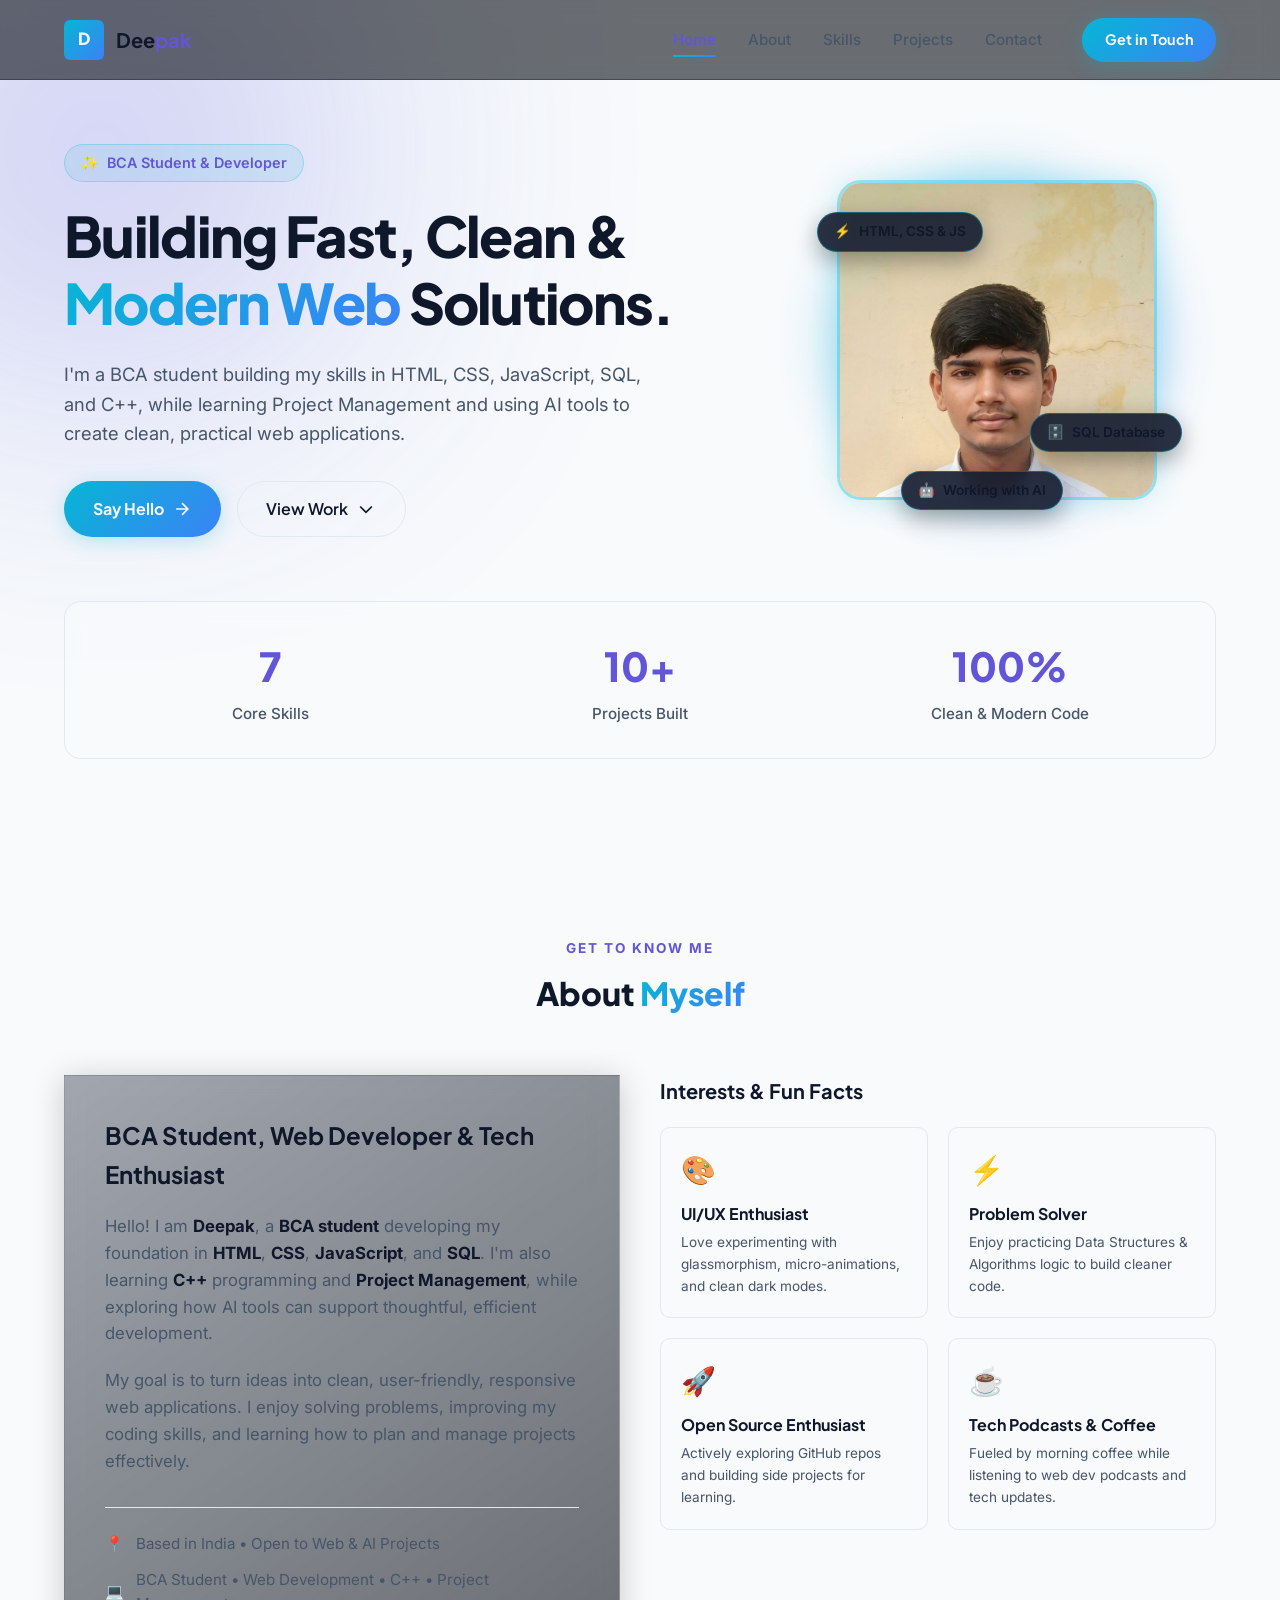
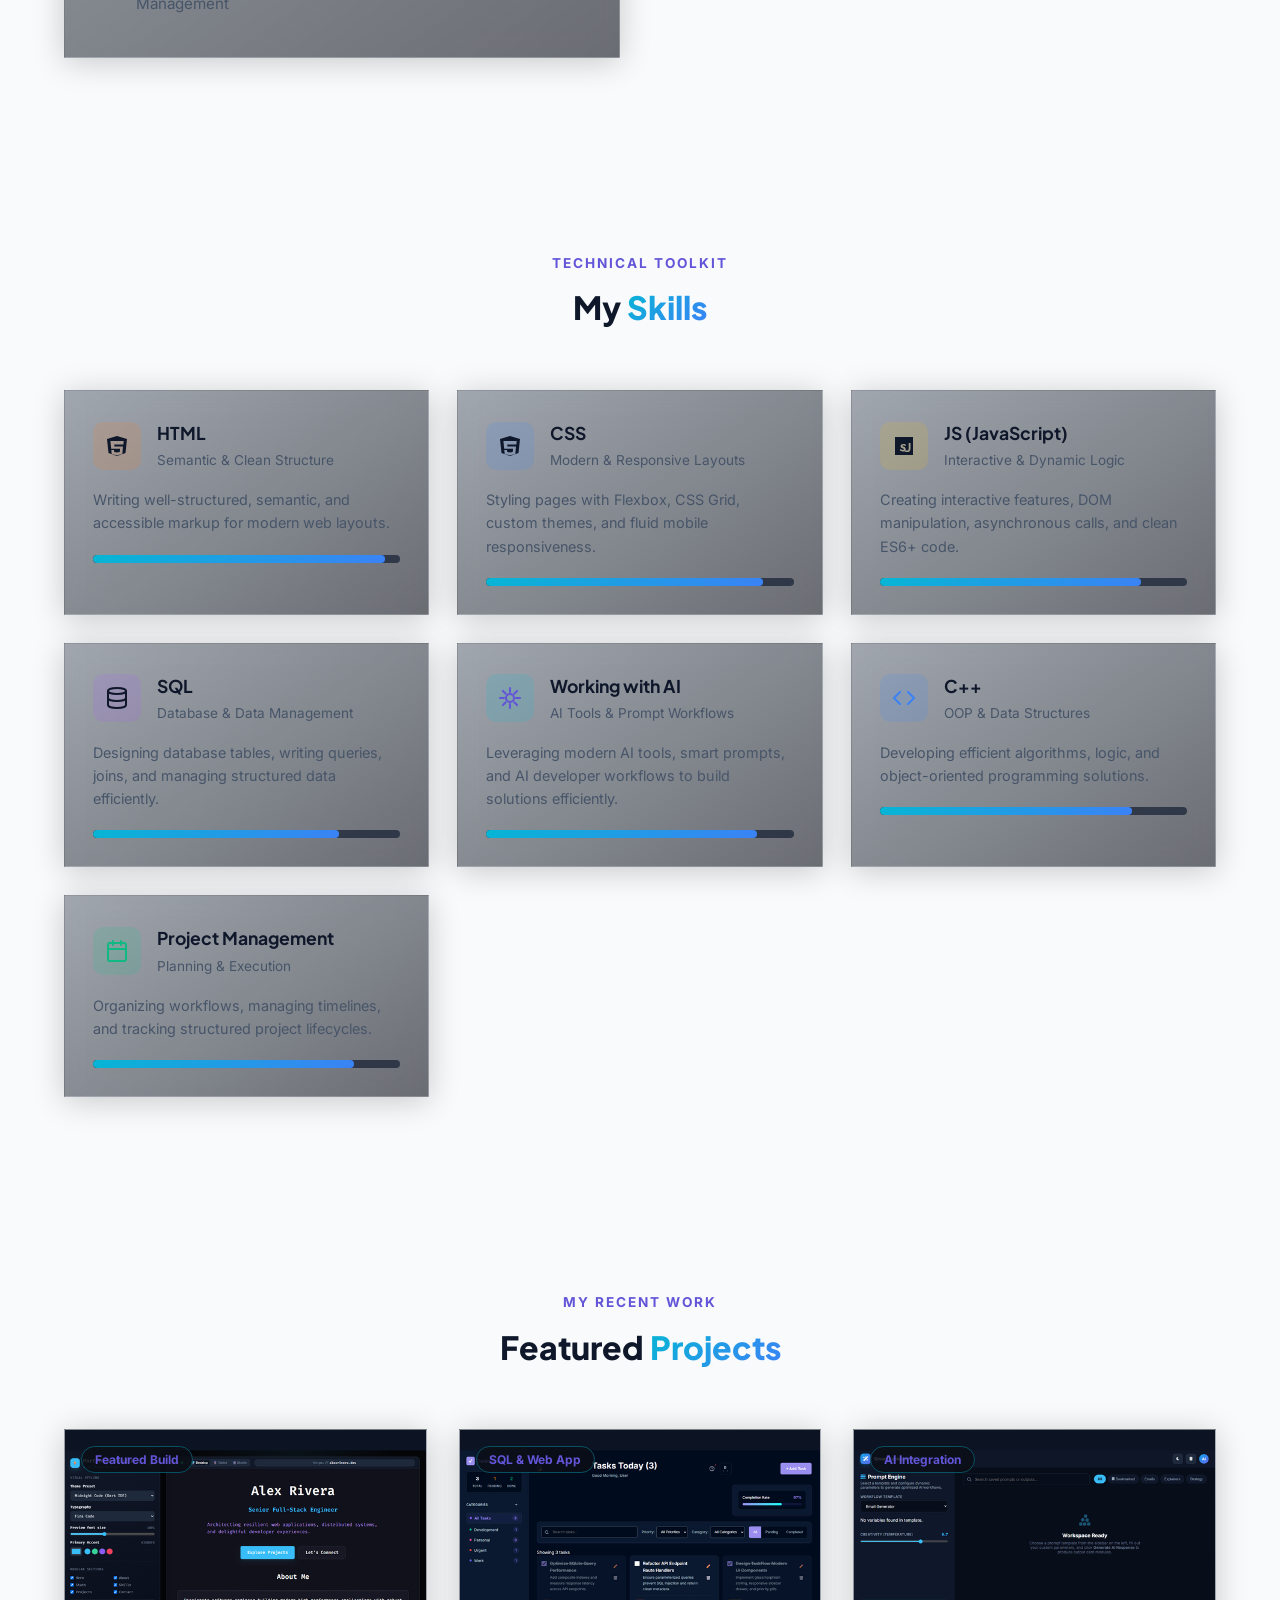
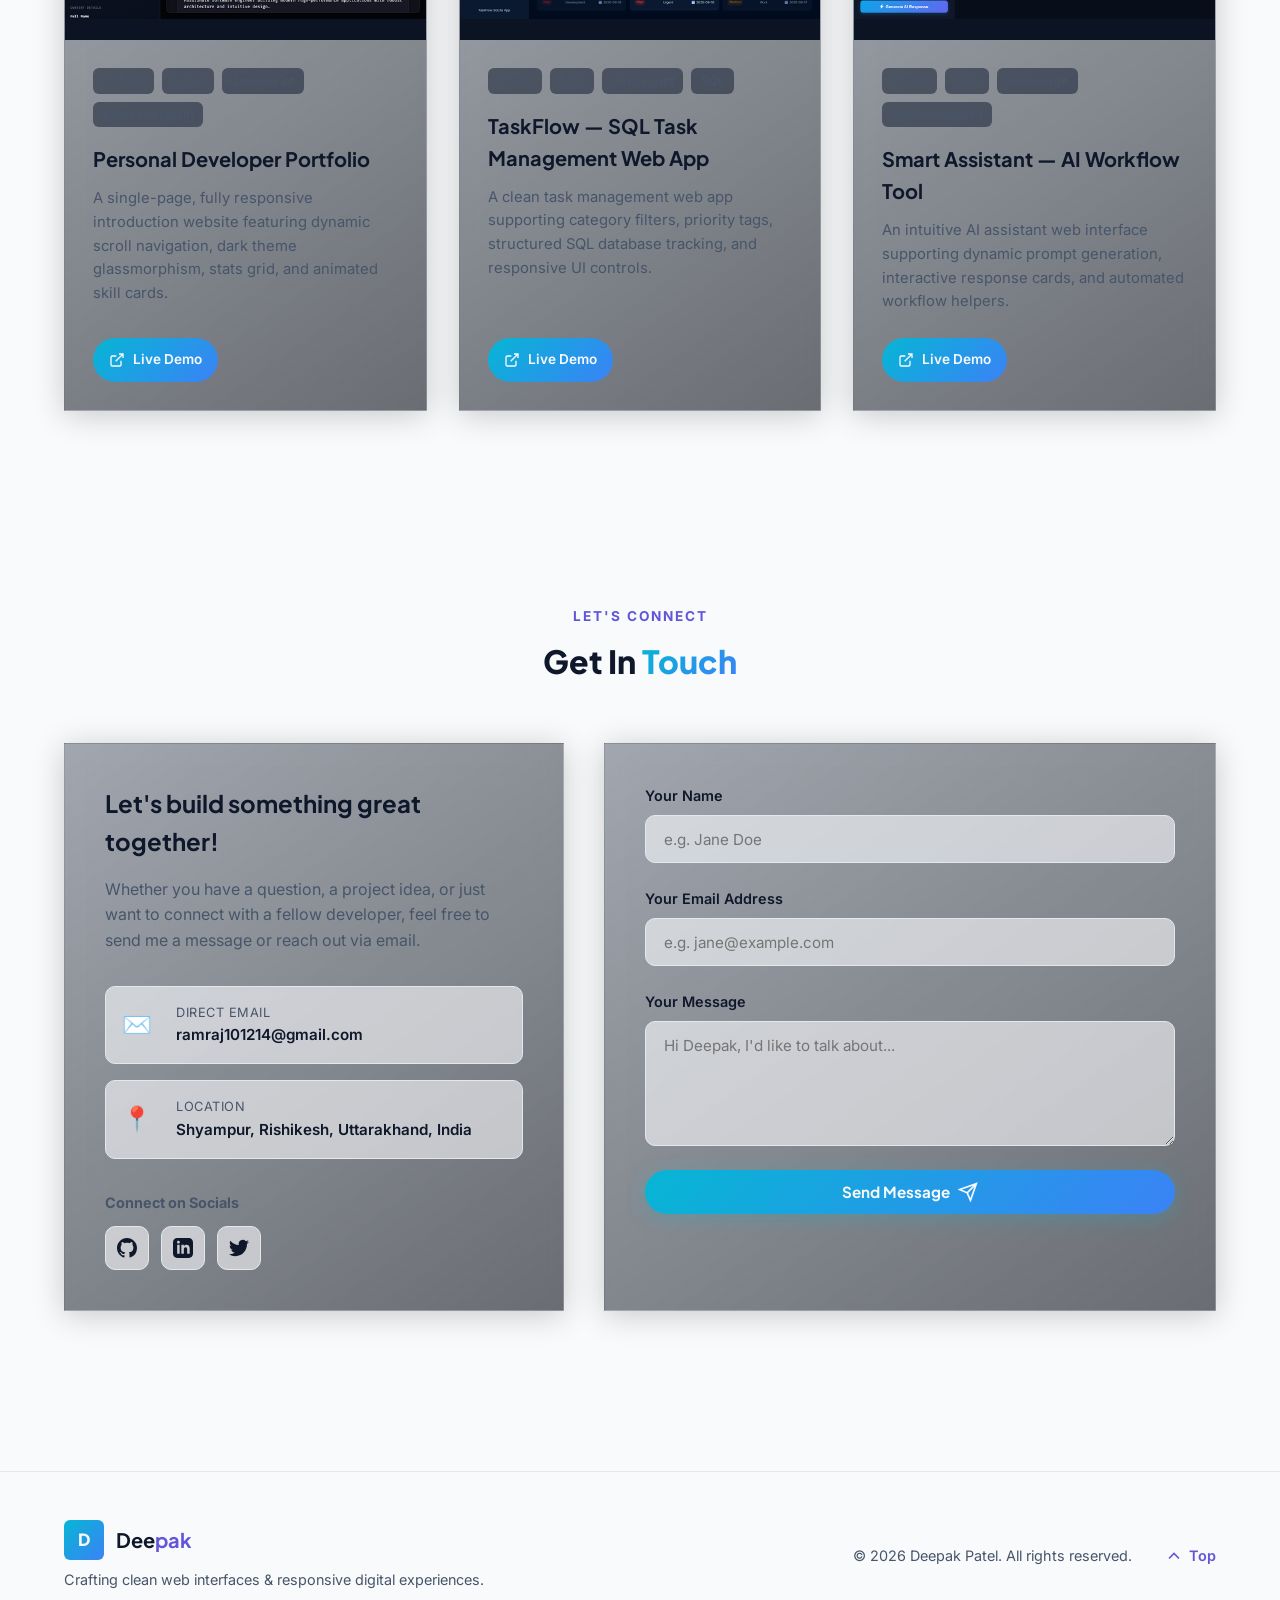
==== commit 37a0b1ec: "Add files via upload" ====
--- a/index.html
+++ b/index.html
@@ -436,19 +436,12 @@
                 glassmorphism, stats grid, and animated skill cards.
               </p>
               <div class="project-links">
-                <button type="button" class="project-btn primary-project-btn demo-btn" data-demo="portfolio">
-                  <svg width="16" height="16" viewBox="0 0 24 24" fill="none" stroke="currentColor" stroke-width="2">
+                <a href="https://astonishing-scone-81836d.netlify.app/" target="_blank" rel="noopener noreferrer"
+                  class="project-btn primary-project-btn" aria-label="Open Personal Developer Portfolio live demo in a new tab">
+                  <svg width="16" height="16" viewBox="0 0 24 24" fill="none" stroke="currentColor" stroke-width="2" aria-hidden="true">
                     <path d="M18 13v6a2 2 0 01-2 2H5a2 2 0 01-2-2V8a2 2 0 012-2h6M15 3h6v6M10 14L21 3" />
                   </svg>
                   Live Demo
-                </button>
-                <a href="https://github.com/ramraj101214-ui" target="_blank" rel="noopener noreferrer"
-                  class="project-btn outline-project-btn" aria-label="View Portfolio code on GitHub">
-                  <svg width="16" height="16" viewBox="0 0 24 24" fill="currentColor">
-                    <path
-                      d="M12 0C5.37 0 0 5.37 0 12c0 5.31 3.435 9.795 8.205 11.385.6.105.825-.255.825-.57 0-.285-.015-1.23-.015-2.235-3.015.555-3.795-.735-4.035-1.41-.135-.345-.72-1.41-1.23-1.695-.42-.225-1.02-.78-.015-.795.945-.015 1.62.87 1.845 1.23 1.08 1.815 2.805 1.305 3.495.99.105-.78.42-1.305.765-1.605-2.67-.3-5.46-1.335-5.46-5.925 0-1.305.465-2.385 1.23-3.225-.12-.3-.54-1.53.12-3.18 0 0 1.005-.315 3.3 1.23.96-.27 1.98-.405 3-.405s2.04.135 3 .405c2.295-1.56 3.3-1.23 3.3-1.23.66 1.65.24 2.88.12 3.18.765.84 1.23 1.905 1.23 3.225 0 4.605-2.805 5.625-5.475 5.925.435.375.81 1.095.81 2.22 0 1.605-.015 2.895-.015 3.3 0 .315.225.69.825.57A12.02 12.02 0 0024 12c0-6.63-5.37-12-12-12z" />
-                  </svg>
-                  View Code
                 </a>
               </div>
             </div>
@@ -475,19 +468,12 @@
                 tracking, and responsive UI controls.
               </p>
               <div class="project-links">
-                <button type="button" class="project-btn primary-project-btn demo-btn" data-demo="taskflow">
-                  <svg width="16" height="16" viewBox="0 0 24 24" fill="none" stroke="currentColor" stroke-width="2">
+                <a href="https://taskflow-app-ado4.onrender.com/" target="_blank" rel="noopener noreferrer"
+                  class="project-btn primary-project-btn" aria-label="Open TaskFlow live demo in a new tab">
+                  <svg width="16" height="16" viewBox="0 0 24 24" fill="none" stroke="currentColor" stroke-width="2" aria-hidden="true">
                     <path d="M18 13v6a2 2 0 01-2 2H5a2 2 0 01-2-2V8a2 2 0 012-2h6M15 3h6v6M10 14L21 3" />
                   </svg>
                   Live Demo
-                </button>
-                <a href="https://github.com/ramraj101214-ui" target="_blank" rel="noopener noreferrer"
-                  class="project-btn outline-project-btn" aria-label="View TaskFlow code on GitHub">
-                  <svg width="16" height="16" viewBox="0 0 24 24" fill="currentColor">
-                    <path
-                      d="M12 0C5.37 0 0 5.37 0 12c0 5.31 3.435 9.795 8.205 11.385.6.105.825-.255.825-.57 0-.285-.015-1.23-.015-2.235-3.015.555-3.795-.735-4.035-1.41-.135-.345-.72-1.41-1.23-1.695-.42-.225-1.02-.78-.015-.795.945-.015 1.62.87 1.845 1.23 1.08 1.815 2.805 1.305 3.495.99.105-.78.42-1.305.765-1.605-2.67-.3-5.46-1.335-5.46-5.925 0-1.305.465-2.385 1.23-3.225-.12-.3-.54-1.53.12-3.18 0 0 1.005-.315 3.3 1.23.96-.27 1.98-.405 3-.405s2.04.135 3 .405c2.295-1.56 3.3-1.23 3.3-1.23.66 1.65.24 2.88.12 3.18.765.84 1.23 1.905 1.23 3.225 0 4.605-2.805 5.625-5.475 5.925.435.375.81 1.095.81 2.22 0 1.605-.015 2.895-.015 3.3 0 .315.225.69.825.57A12.02 12.02 0 0024 12c0-6.63-5.37-12-12-12z" />
-                  </svg>
-                  View Code
                 </a>
               </div>
             </div>
@@ -514,19 +500,12 @@
                 cards, and automated workflow helpers.
               </p>
               <div class="project-links">
-                <button type="button" class="project-btn primary-project-btn demo-btn" data-demo="assistant">
-                  <svg width="16" height="16" viewBox="0 0 24 24" fill="none" stroke="currentColor" stroke-width="2">
+                <a href="https://ai-prompt-workflow.onrender.com/" target="_blank" rel="noopener noreferrer"
+                  class="project-btn primary-project-btn" aria-label="Open Smart Assistant live demo in a new tab">
+                  <svg width="16" height="16" viewBox="0 0 24 24" fill="none" stroke="currentColor" stroke-width="2" aria-hidden="true">
                     <path d="M18 13v6a2 2 0 01-2 2H5a2 2 0 01-2-2V8a2 2 0 012-2h6M15 3h6v6M10 14L21 3" />
                   </svg>
                   Live Demo
-                </button>
-                <a href="https://github.com/ramraj101214-ui" target="_blank" rel="noopener noreferrer"
-                  class="project-btn outline-project-btn" aria-label="View Smart Assistant code on GitHub">
-                  <svg width="16" height="16" viewBox="0 0 24 24" fill="currentColor">
-                    <path
-                      d="M12 0C5.37 0 0 5.37 0 12c0 5.31 3.435 9.795 8.205 11.385.6.105.825-.255.825-.57 0-.285-.015-1.23-.015-2.235-3.015.555-3.795-.735-4.035-1.41-.135-.345-.72-1.41-1.23-1.695-.42-.225-1.02-.78-.015-.795.945-.015 1.62.87 1.845 1.23 1.08 1.815 2.805 1.305 3.495.99.105-.78.42-1.305.765-1.605-2.67-.3-5.46-1.335-5.46-5.925 0-1.305.465-2.385 1.23-3.225-.12-.3-.54-1.53.12-3.18 0 0 1.005-.315 3.3 1.23.96-.27 1.98-.405 3-.405s2.04.135 3 .405c2.295-1.56 3.3-1.23 3.3-1.23.66 1.65.24 2.88.12 3.18.765.84 1.23 1.905 1.23 3.225 0 4.605-2.805 5.625-5.475 5.925.435.375.81 1.095.81 2.22 0 1.605-.015 2.895-.015 3.3 0 .315.225.69.825.57A12.02 12.02 0 0024 12c0-6.63-5.37-12-12-12z" />
-                  </svg>
-                  View Code
                 </a>
               </div>
             </div>
@@ -668,30 +647,6 @@
     </div>
   </footer>
 
-  <!-- Interactive Project Demo Modal -->
-  <dialog id="projectDemoModal" class="demo-modal" aria-modal="true" aria-labelledby="modalTitle" aria-describedby="modalBody">
-    <div class="modal-card glass-card">
-      <div class="modal-header">
-        <div class="modal-title-group">
-          <span class="modal-badge" id="modalBadge">Interactive Preview</span>
-          <h3 class="modal-title" id="modalTitle">Project Demo</h3>
-        </div>
-        <button type="button" class="modal-close-btn" id="modalCloseBtn" aria-label="Close demo modal">&times;</button>
-      </div>
-      <div class="modal-body" id="modalBody">
-        <!-- Dynamic interactive content rendered by script.js -->
-      </div>
-
-      <!-- General Notice Toast (e.g. "copied to clipboard") — lives inside the
-           dialog itself, since anything outside an open <dialog> renders
-           behind its top-layer backdrop and would never actually be seen. -->
-      <div id="globalToast" class="form-toast notice-toast modal-toast" hidden role="status">
-        <span class="toast-icon">ℹ️</span>
-        <span id="globalToastMsg">Notice message</span>
-      </div>
-    </div>
-  </dialog>
-
   <!-- External JavaScript -->
   <script defer src="script.js"></script>
 </body>
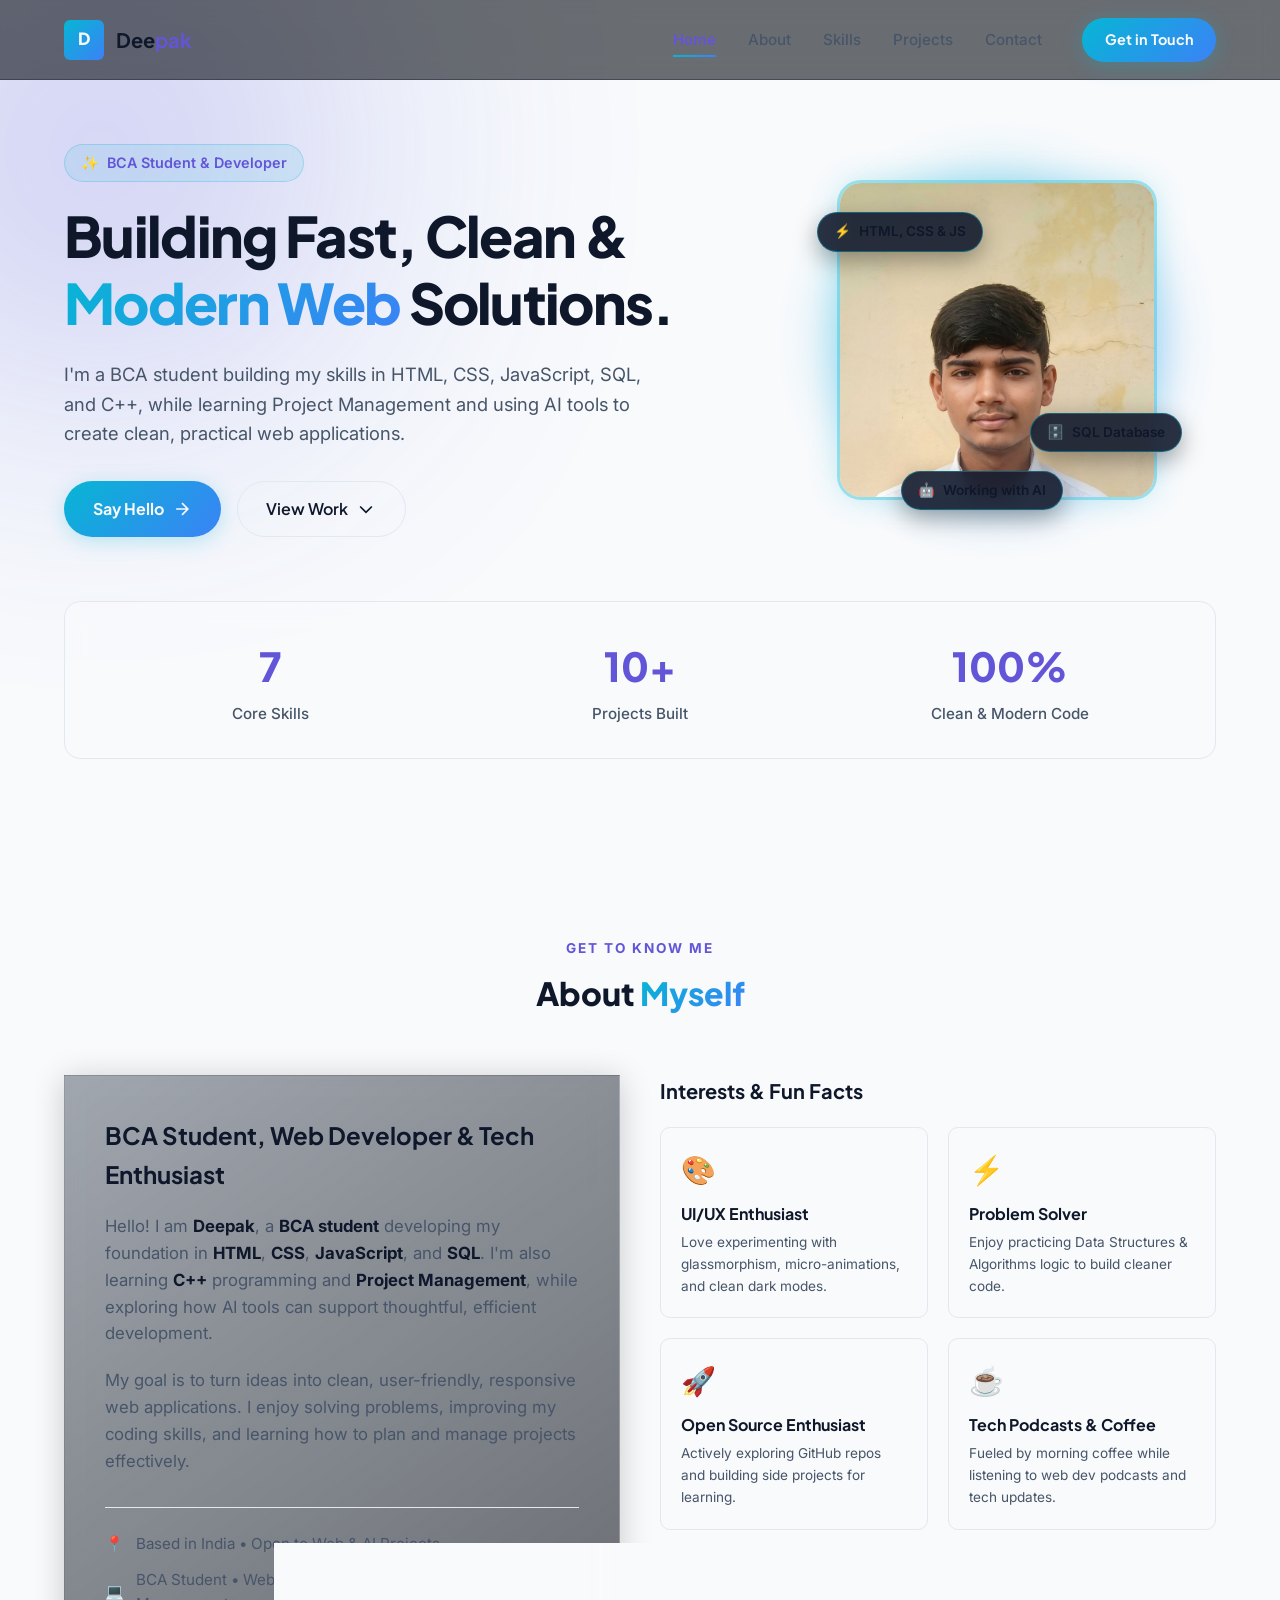
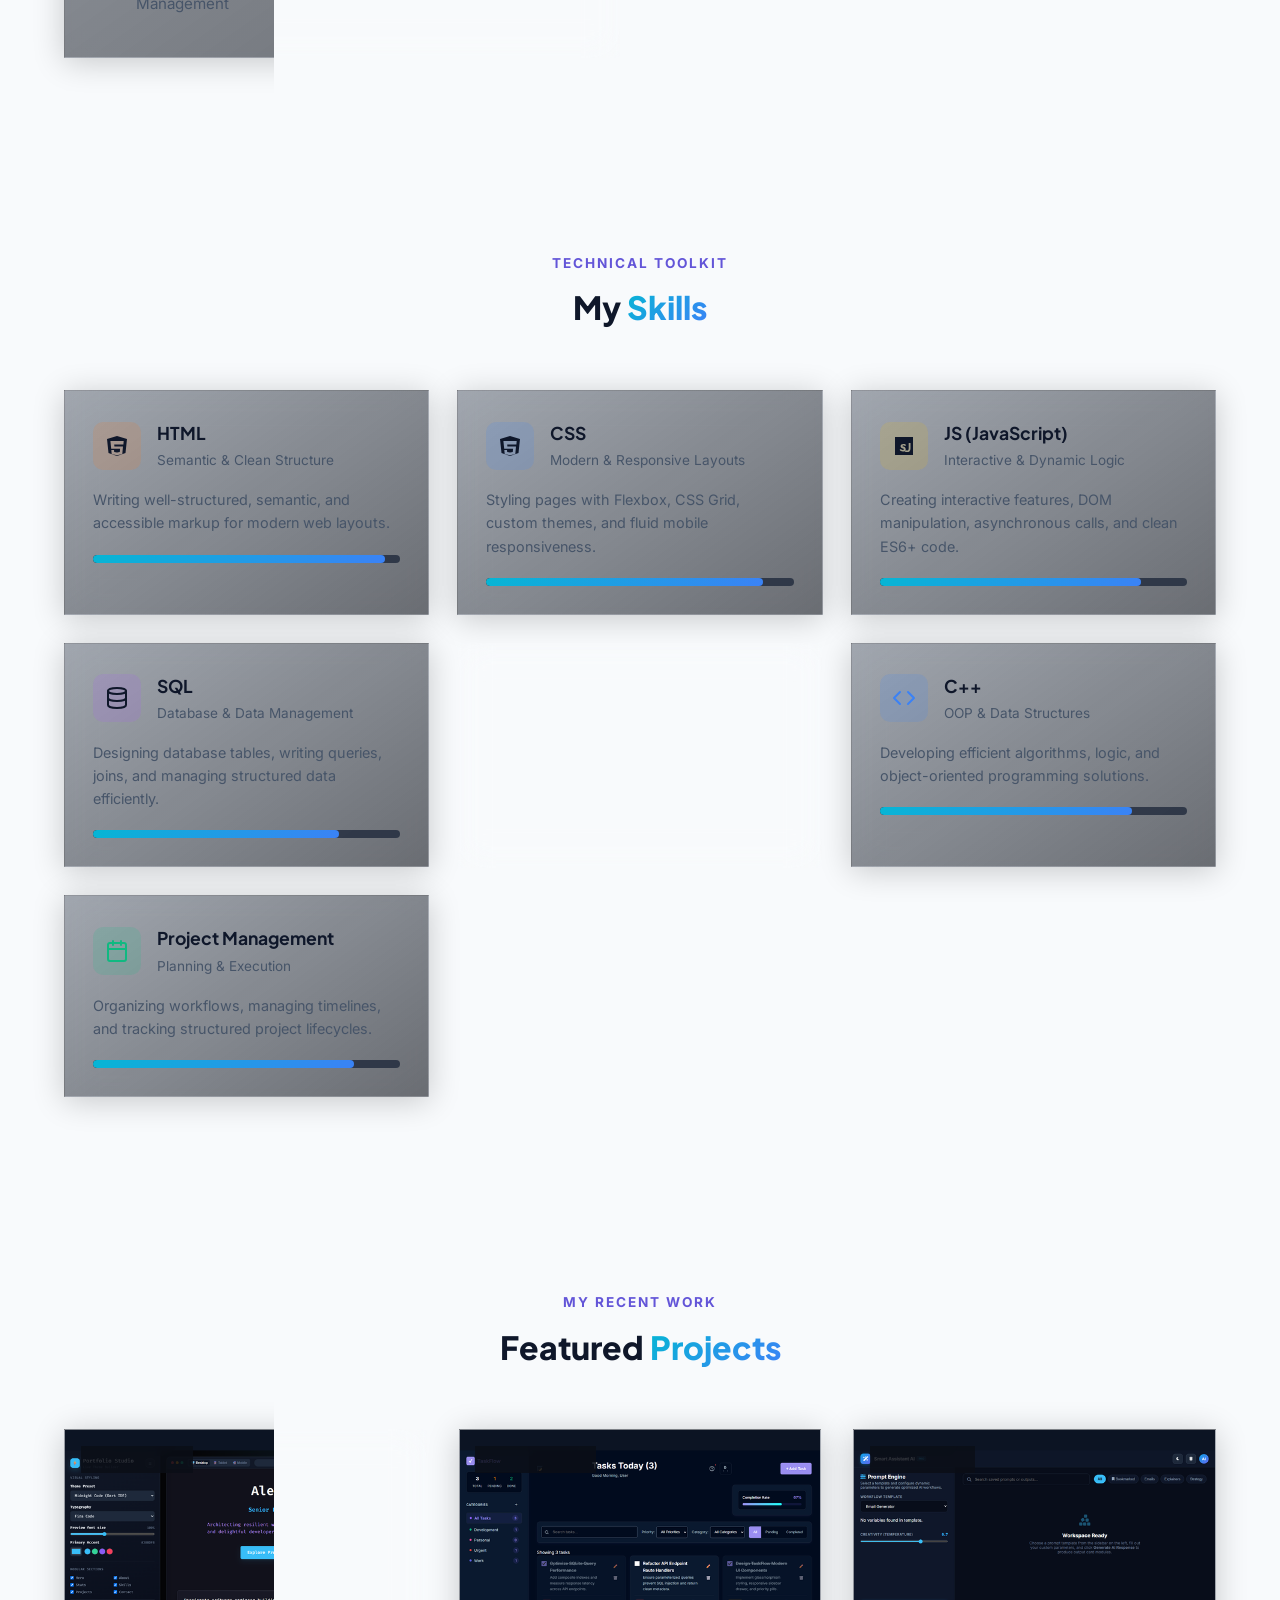
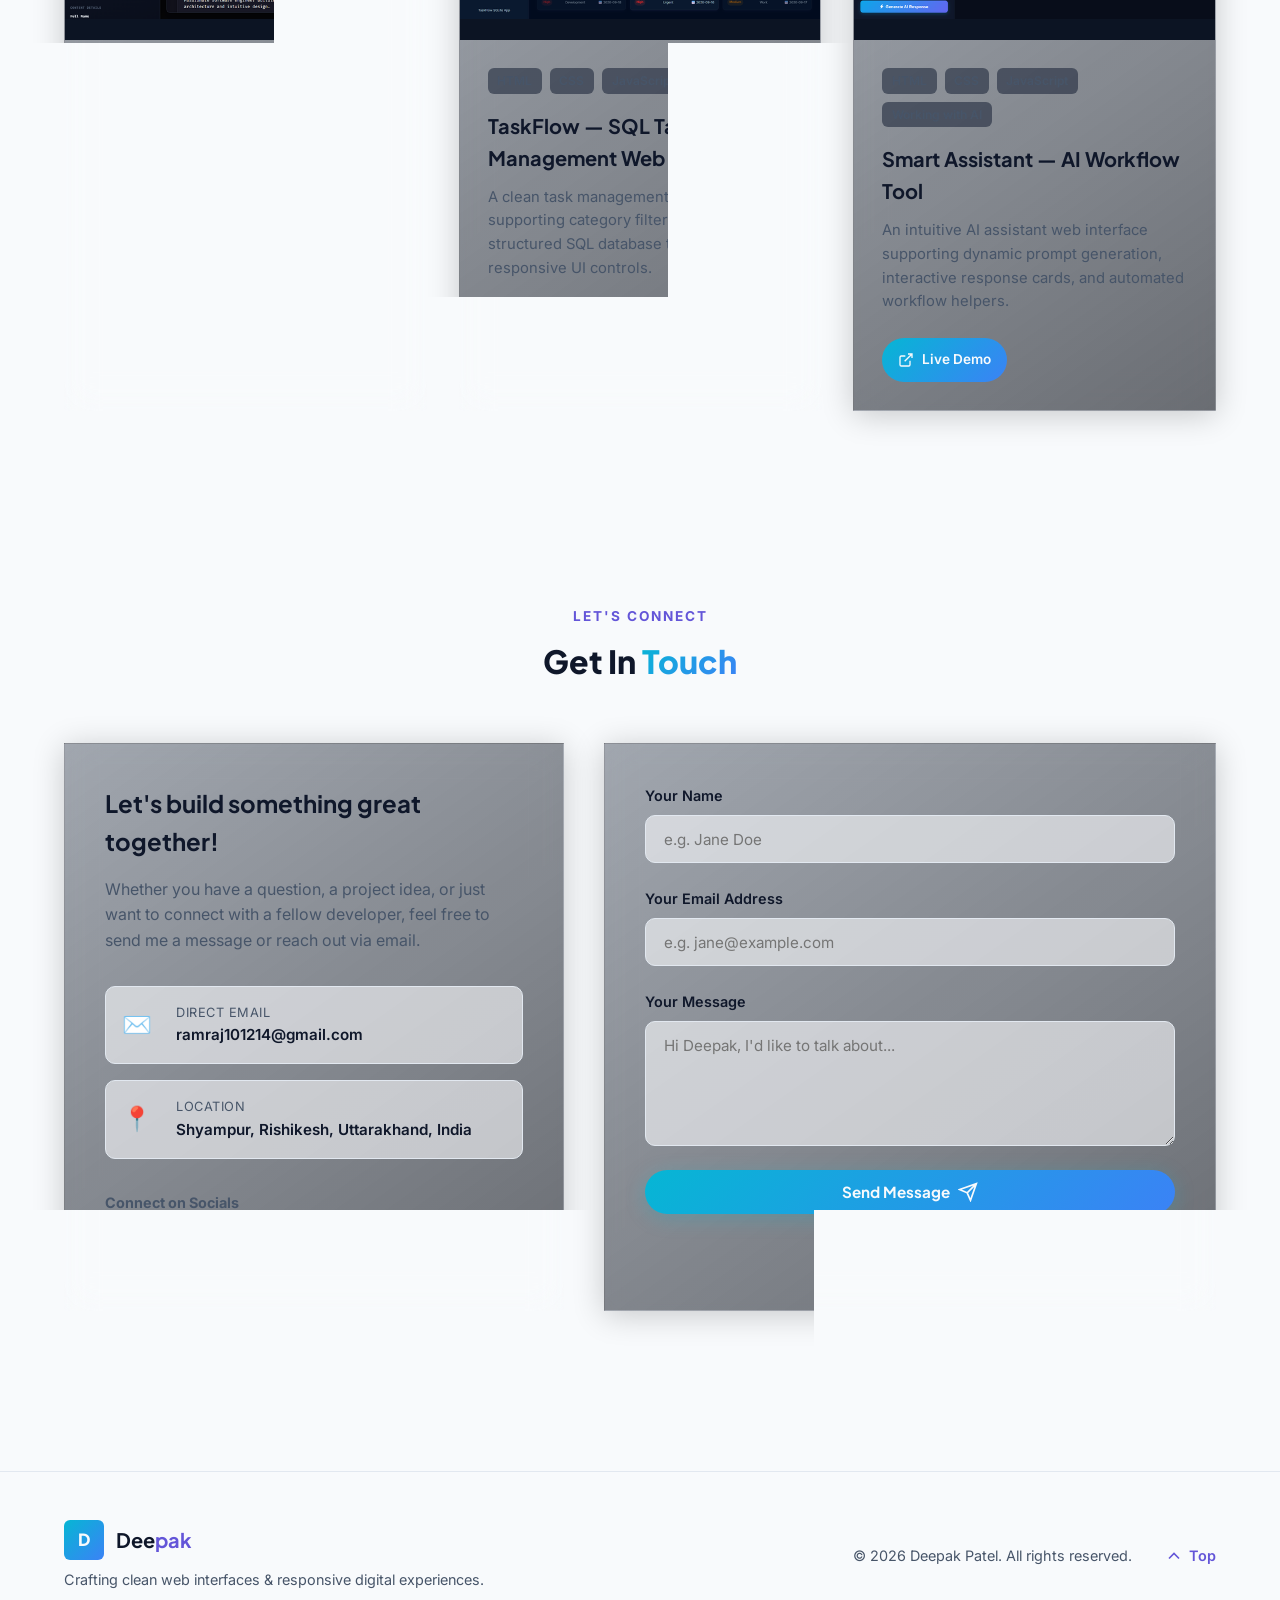
==== commit 87754371: "Add files via upload" ====
--- a/index.html
+++ b/index.html
@@ -580,7 +580,7 @@
 
           <!-- Right: Interactive Validated Contact Form -->
           <div class="contact-form-container glass-card">
-            <form id="contactForm" class="contact-form" novalidate>
+            <form id="contactForm" class="contact-form" action="https://formspree.io/f/meaazqjg" method="POST" novalidate>
               <div class="form-group">
                 <label for="name" class="form-label">Your Name</label>
                 <input type="text" id="name" name="name" class="form-input" placeholder="e.g. Jane Doe" required
